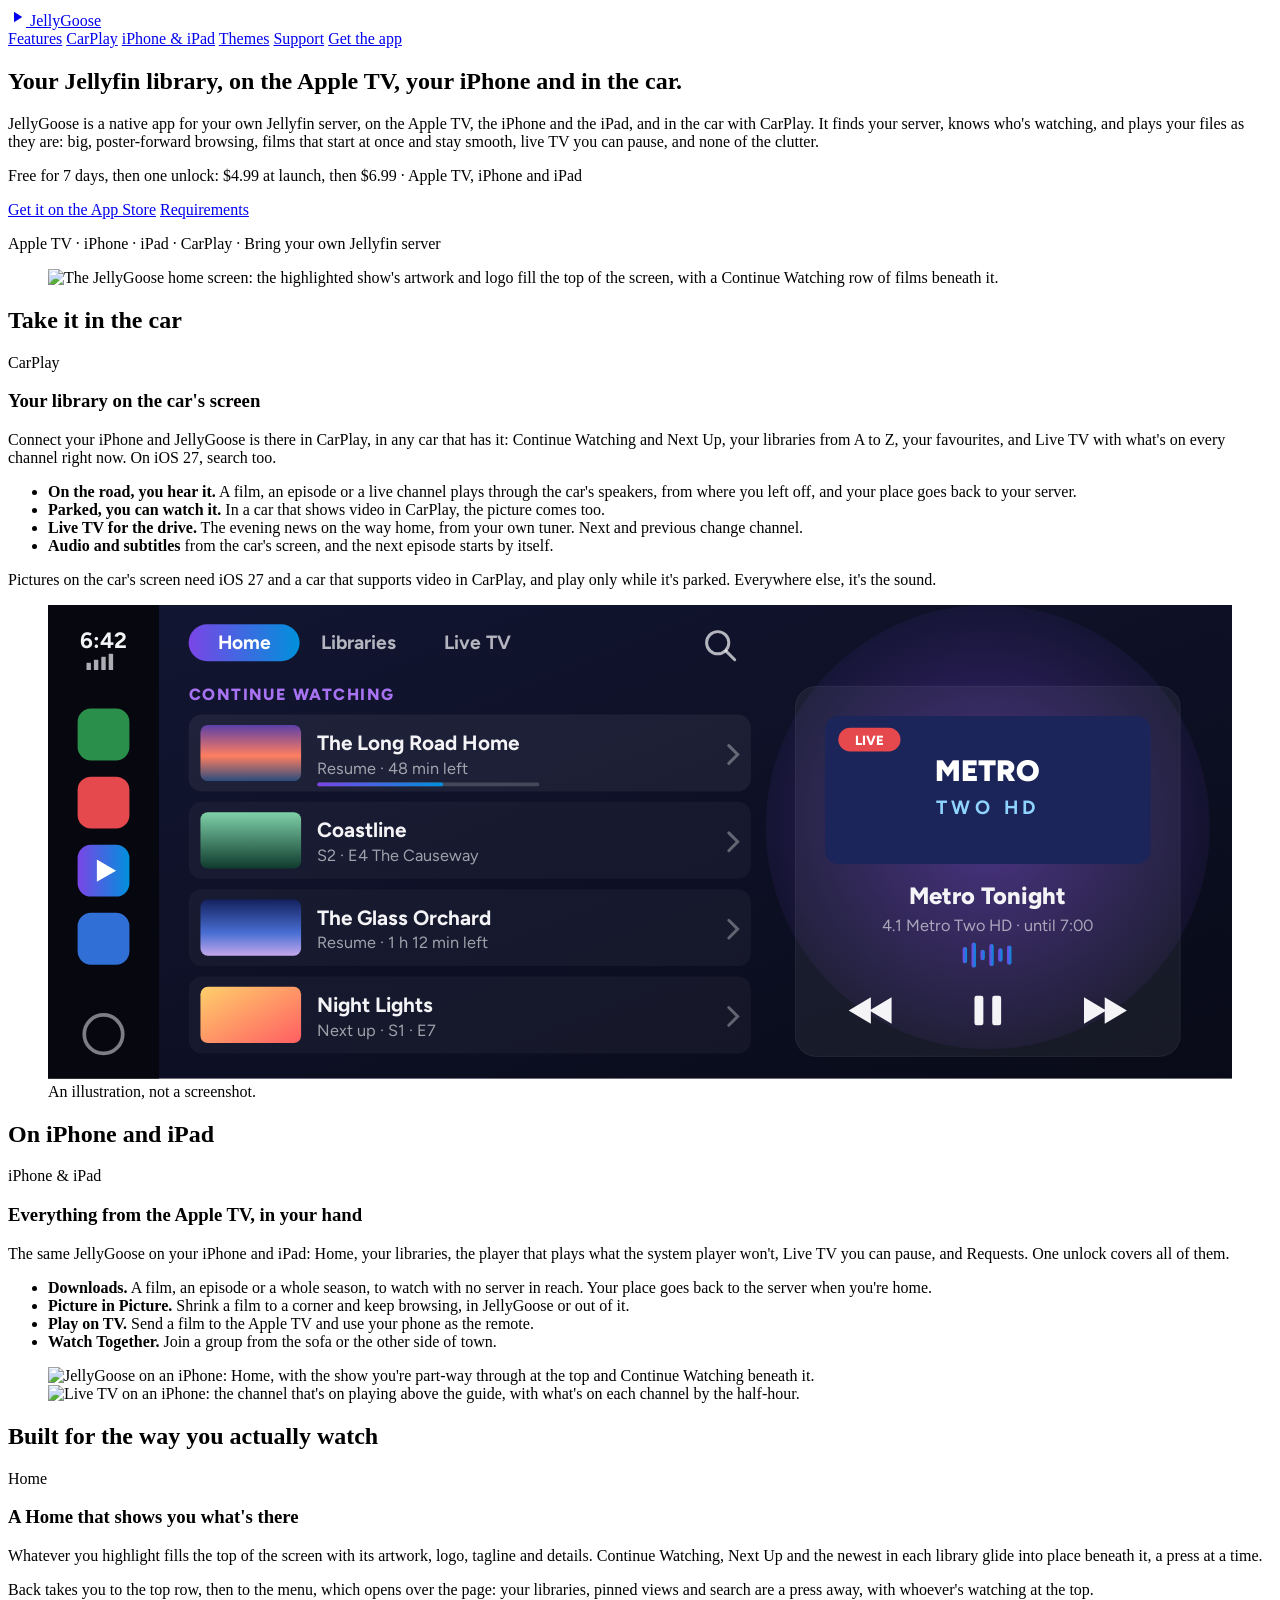
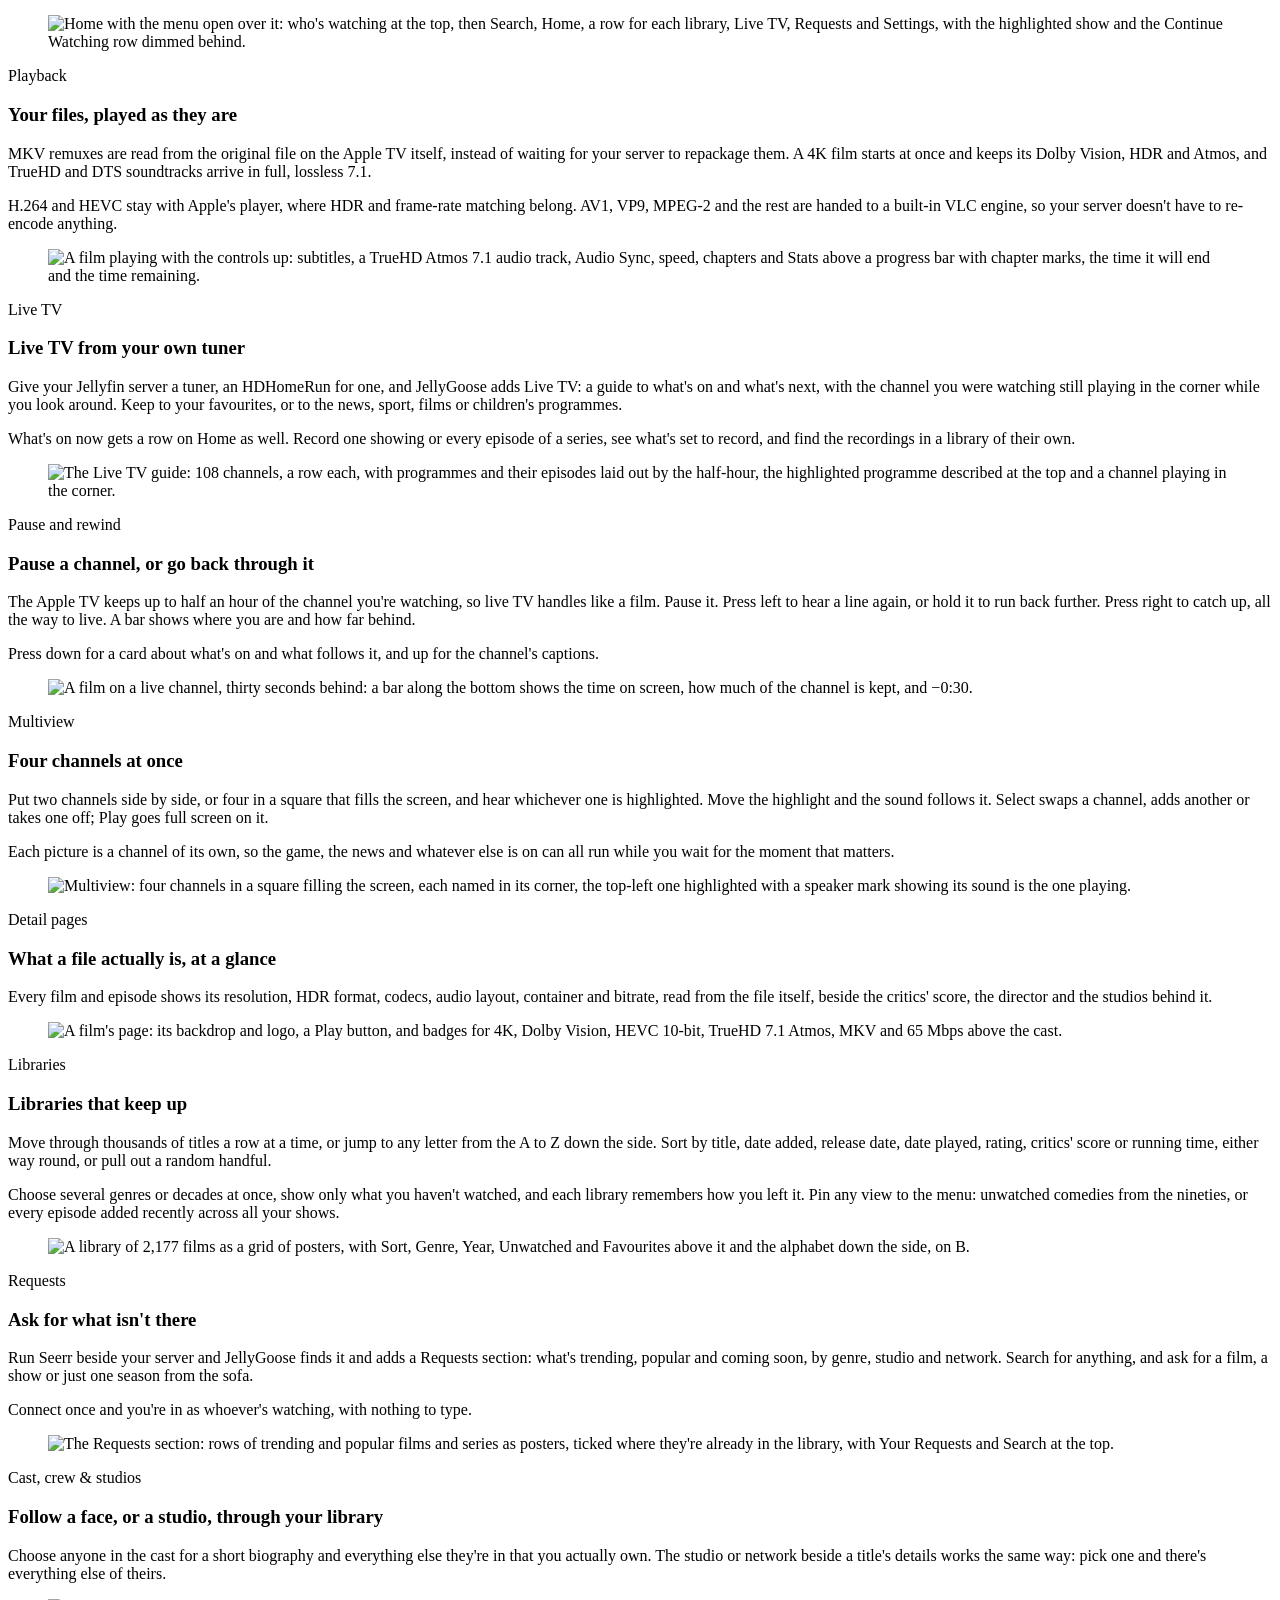
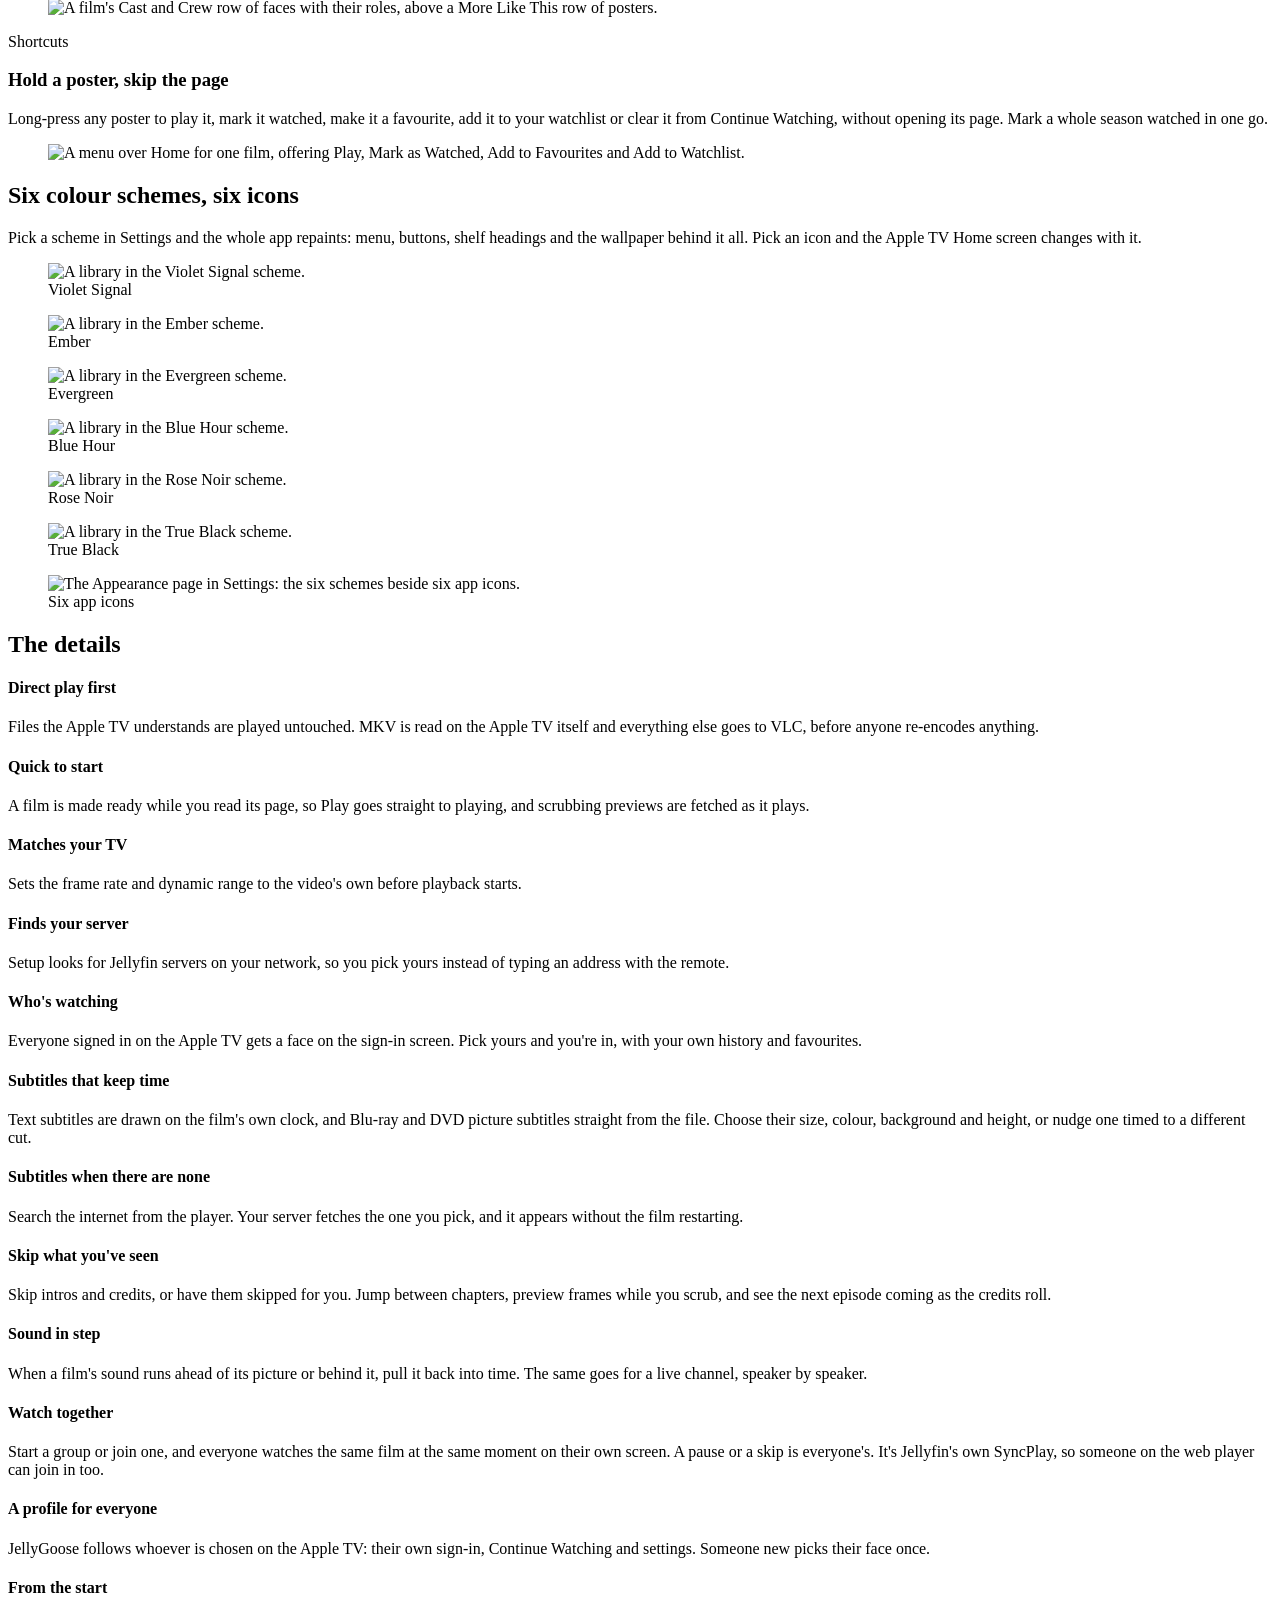
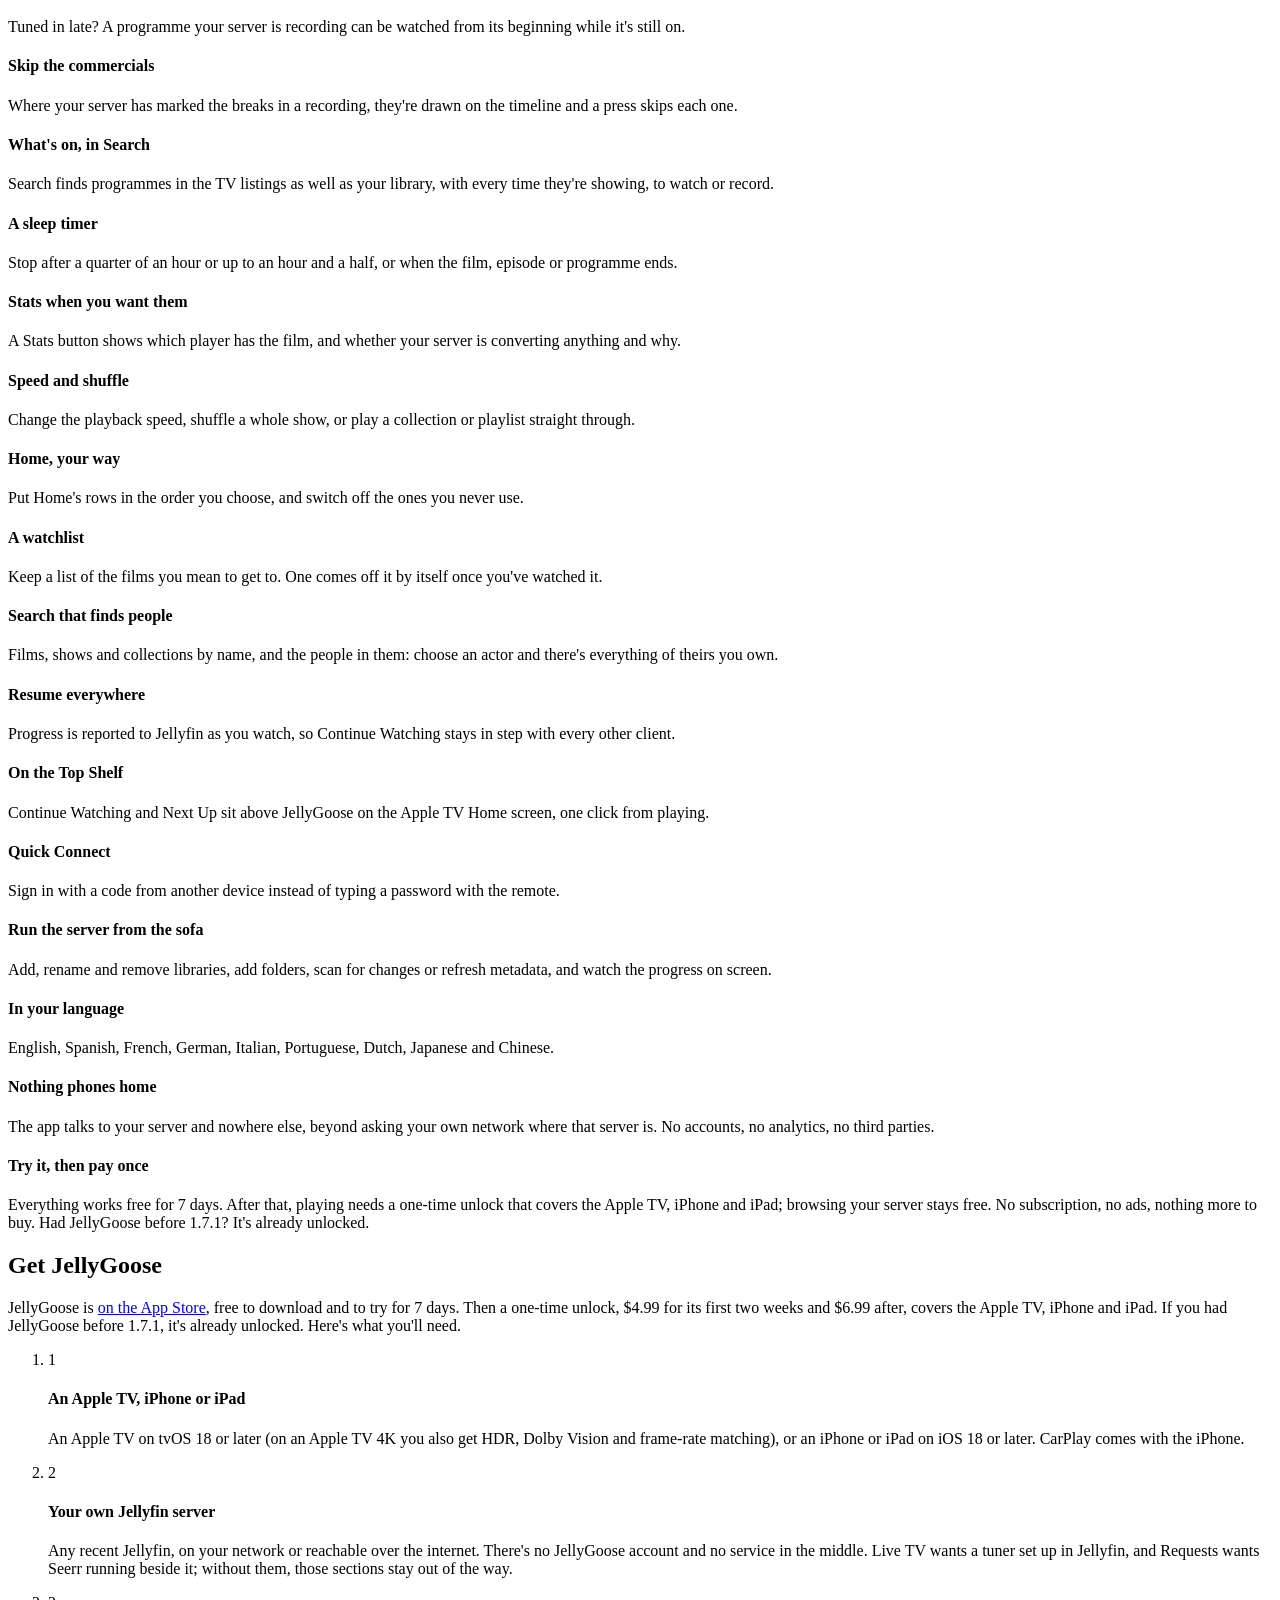
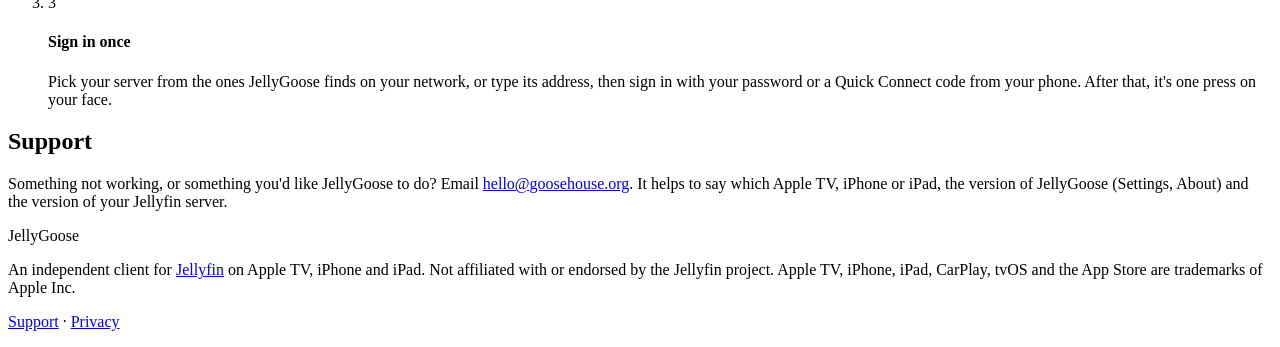
==== site/public/index.html @ a150c04d "JellyGoose 2.0.1: Jellyfin and Emby for Apple TV, iPhone, iPad and Mac" ====
<!DOCTYPE html>
<html lang="en">
<head>
<meta charset="utf-8">
<meta name="viewport" content="width=device-width, initial-scale=1">
<title>JellyGoose — a Jellyfin client for Apple TV, iPhone, iPad and CarPlay</title>
<meta name="description" content="JellyGoose is a native Jellyfin app for Apple TV, iPhone and iPad, and in the car with CarPlay: a Home that shows you what's there, MKV films played straight from the file with Dolby Vision intact, live TV you can pause and rewind, and six colour schemes.">
<meta property="og:title" content="JellyGoose">
<meta property="og:description" content="Your Jellyfin server on the Apple TV, your iPhone and iPad, and in the car with CarPlay.">
<meta property="og:type" content="website">
<meta property="og:url" content="https://jellygoose.app">
<meta property="og:image" content="https://jellygoose.app/img/hero-home.jpg">
<meta name="twitter:card" content="summary_large_image">
<link rel="icon" href="/favicon.svg" type="image/svg+xml">
<link rel="preconnect" href="https://fonts.googleapis.com">
<link rel="preconnect" href="https://fonts.gstatic.com" crossorigin>
<link href="https://fonts.googleapis.com/css2?family=Figtree:wght@400;500;600;700;800;900&display=swap" rel="stylesheet">
<link rel="stylesheet" href="/styles.css">
</head>
<body>

<div class="wallpaper" aria-hidden="true"></div>

<header class="topbar">
  <a class="brand" href="/">
    <span class="mark" aria-hidden="true"><svg viewBox="0 0 24 24" width="18" height="18"><path d="M8 5v14l11-7z" fill="currentColor"/></svg></span>
    <span class="wordmark"><span class="jelly">Jelly</span><span class="goose">Goose</span></span>
  </a>
  <nav>
    <a href="#features">Features</a>
    <a href="#carplay">CarPlay</a>
    <a href="#iphone">iPhone &amp; iPad</a>
    <a href="#themes">Themes</a>
    <a href="#support">Support</a>
    <a class="ghost" href="https://apps.apple.com/app/jellygoose/id6814667375">Get the app</a>
  </nav>
</header>

<main>

<section class="hero">
  <div class="hero-copy">
    <h1>Your Jellyfin library, on the Apple&nbsp;TV, your iPhone and in&nbsp;the&nbsp;car.</h1>
    <p class="lede">
      JellyGoose is a native app for your own Jellyfin server, on the Apple&nbsp;TV, the
      iPhone and the iPad, and in the car with CarPlay. It finds your server, knows
      who's watching, and plays your files as they are: big, poster-forward browsing,
      films that start at once and stay smooth, live TV you can pause, and none of the clutter.
    </p>
    <p class="badge">Free for 7 days, then one unlock: $4.99 at launch, then $6.99 · Apple&nbsp;TV, iPhone and iPad</p>
    <div class="cta">
      <a class="button" href="https://apps.apple.com/app/jellygoose/id6814667375">Get it on the App Store</a>
      <a class="button ghost" href="#get">Requirements</a>
    </div>
    <p class="fineprint">Apple TV · iPhone · iPad · CarPlay · Bring your own Jellyfin server</p>
  </div>
  <figure class="hero-shot">
    <img src="/img/hero-home.jpg" width="2000" height="1125" alt="The JellyGoose home screen: the highlighted show's artwork and logo fill the top of the screen, with a Continue Watching row of films beneath it." fetchpriority="high">
  </figure>
</section>

<section id="carplay" class="features">
  <h2 class="section-title">Take it in the car</h2>
  <div class="feature">
    <div class="feature-copy">
      <span class="eyebrow">CarPlay</span>
      <h3>Your library on the car's screen</h3>
      <p>
        Connect your iPhone and JellyGoose is there in CarPlay, in any car that has it:
        Continue Watching and Next Up, your libraries from A to Z, your favourites,
        and Live TV with what's on every channel right now. On iOS 27, search too.
      </p>
      <ul class="carplay-points">
        <li><strong>On the road, you hear it.</strong> A film, an episode or a live channel plays through the car's speakers, from where you left off, and your place goes back to your server.</li>
        <li><strong>Parked, you can watch it.</strong> In a car that shows video in CarPlay, the picture comes too.</li>
        <li><strong>Live TV for the drive.</strong> The evening news on the way home, from your own tuner. Next and previous change channel.</li>
        <li><strong>Audio and subtitles</strong> from the car's screen, and the next episode starts by itself.</li>
      </ul>
      <p class="note">Pictures on the car's screen need iOS 27 and a car that supports video in CarPlay, and play only while it's parked. Everywhere else, it's the sound.</p>
    </div>
    <figure class="carplay-art">
      <svg viewBox="0 0 1600 640" role="img" aria-label="An illustration of JellyGoose on a car's CarPlay screen: Continue Watching on the left, and a live channel playing as sound.">
        <defs>
          <linearGradient id="cpBg" x1="0" y1="0" x2="1" y2="1"><stop offset="0" stop-color="#121633"/><stop offset="1" stop-color="#090b18"/></linearGradient>
          <linearGradient id="cpAccent" x1="0" y1="0" x2="1" y2="0"><stop offset="0" stop-color="#7a45e6"/><stop offset="1" stop-color="#0090db"/></linearGradient>
          <linearGradient id="cpT1" x1="0" y1="0" x2="0" y2="1"><stop offset="0" stop-color="#5b3fa8"/><stop offset=".55" stop-color="#ff7e5f"/><stop offset="1" stop-color="#2b4c7e"/></linearGradient>
          <linearGradient id="cpT2" x1="0" y1="0" x2="0" y2="1"><stop offset="0" stop-color="#7fd1a8"/><stop offset="1" stop-color="#0f3b2e"/></linearGradient>
          <linearGradient id="cpT3" x1="0" y1="0" x2="0" y2="1"><stop offset="0" stop-color="#14215e"/><stop offset=".6" stop-color="#4a6fd4"/><stop offset="1" stop-color="#c4a8ec"/></linearGradient>
          <linearGradient id="cpT4" x1="0" y1="0" x2="1" y2="1"><stop offset="0" stop-color="#ffcf6b"/><stop offset="1" stop-color="#ff5e62"/></linearGradient>
          <radialGradient id="cpGlow" cx=".5" cy=".5" r=".6"><stop offset="0" stop-color="#7a45e6" stop-opacity=".45"/><stop offset="1" stop-color="#7a45e6" stop-opacity="0"/></radialGradient>
        </defs>
        <rect width="1600" height="640" fill="url(#cpBg)"/>
        <!-- The car's own strip down the side: clock, signal, a few apps. -->
        <rect width="150" height="640" fill="#06070f"/>
        <text x="75" y="58" fill="#f4f4f7" font-family="Figtree, sans-serif" font-size="30" font-weight="700" text-anchor="middle">6:42</text>
        <g fill="#f4f4f7" opacity=".7"><rect x="52" y="78" width="6" height="10" rx="1"/><rect x="62" y="74" width="6" height="14" rx="1"/><rect x="72" y="70" width="6" height="18" rx="1"/><rect x="82" y="66" width="6" height="22" rx="1"/></g>
        <rect x="40" y="140" width="70" height="70" rx="18" fill="#2a8f4a"/>
        <rect x="40" y="232" width="70" height="70" rx="18" fill="#e5484d"/>
        <rect x="40" y="324" width="70" height="70" rx="18" fill="url(#cpAccent)"/>
        <path d="M66 344 L66 374 L92 359 Z" fill="#fff"/>
        <rect x="40" y="416" width="70" height="70" rx="18" fill="#2f6fd6"/>
        <circle cx="75" cy="580" r="26" fill="none" stroke="#f4f4f7" stroke-opacity=".5" stroke-width="5"/>
        <!-- JellyGoose: tabs along the top. -->
        <g font-family="Figtree, sans-serif" font-weight="700" font-size="26">
          <rect x="190" y="26" width="150" height="50" rx="25" fill="url(#cpAccent)"/>
          <text x="265" y="60" fill="#fff" text-anchor="middle">Home</text>
          <text x="420" y="60" fill="#f4f4f7" fill-opacity=".72" text-anchor="middle">Libraries</text>
          <text x="580" y="60" fill="#f4f4f7" fill-opacity=".72" text-anchor="middle">Live TV</text>
          <circle cx="905" cy="51" r="15" fill="none" stroke="#f4f4f7" stroke-opacity=".72" stroke-width="4"/><line x1="916" y1="62" x2="928" y2="74" stroke="#f4f4f7" stroke-opacity=".72" stroke-width="4" stroke-linecap="round"/>
        </g>
        <text x="190" y="128" fill="#a873f2" font-family="Figtree, sans-serif" font-size="22" font-weight="800" letter-spacing="2">CONTINUE WATCHING</text>
        <g font-family="Figtree, sans-serif">
          <rect x="190" y="148" width="760" height="104" rx="18" fill="#ffffff" fill-opacity=".06"/>
          <rect x="206" y="162" width="136" height="76" rx="10" fill="url(#cpT1)"/>
          <text x="364" y="196" fill="#f4f4f7" font-size="28" font-weight="700">The Long Road Home</text>
          <text x="364" y="228" fill="#f4f4f7" fill-opacity=".62" font-size="22">Resume · 48 min left</text>
          <rect x="364" y="240" width="300" height="5" rx="2.5" fill="#fff" fill-opacity=".18"/><rect x="364" y="240" width="170" height="5" rx="2.5" fill="url(#cpAccent)"/>
          <rect x="190" y="266" width="760" height="104" rx="18" fill="#ffffff" fill-opacity=".04"/>
          <rect x="206" y="280" width="136" height="76" rx="10" fill="url(#cpT2)"/>
          <text x="364" y="314" fill="#f4f4f7" font-size="28" font-weight="700">Coastline</text>
          <text x="364" y="346" fill="#f4f4f7" fill-opacity=".62" font-size="22">S2 · E4 The Causeway</text>
          <rect x="190" y="384" width="760" height="104" rx="18" fill="#ffffff" fill-opacity=".04"/>
          <rect x="206" y="398" width="136" height="76" rx="10" fill="url(#cpT3)"/>
          <text x="364" y="432" fill="#f4f4f7" font-size="28" font-weight="700">The Glass Orchard</text>
          <text x="364" y="464" fill="#f4f4f7" fill-opacity=".62" font-size="22">Resume · 1 h 12 min left</text>
          <rect x="190" y="502" width="760" height="104" rx="18" fill="#ffffff" fill-opacity=".04"/>
          <rect x="206" y="516" width="136" height="76" rx="10" fill="url(#cpT4)"/>
          <text x="364" y="550" fill="#f4f4f7" font-size="28" font-weight="700">Night Lights</text>
          <text x="364" y="582" fill="#f4f4f7" fill-opacity=".62" font-size="22">Next up · S1 · E7</text>
          <g stroke="#f4f4f7" stroke-opacity=".35" stroke-width="4" fill="none" stroke-linecap="round"><path d="M920 190 l12 12 l-12 12"/><path d="M920 308 l12 12 l-12 12"/><path d="M920 426 l12 12 l-12 12"/><path d="M920 544 l12 12 l-12 12"/></g>
        </g>
        <!-- Now playing: a live channel, as sound, on the road. -->
        <circle cx="1270" cy="300" r="300" fill="url(#cpGlow)"/>
        <g font-family="Figtree, sans-serif">
          <rect x="1010" y="110" width="520" height="500" rx="28" fill="#ffffff" fill-opacity=".06" stroke="#ffffff" stroke-opacity=".1"/>
          <rect x="1050" y="150" width="440" height="200" rx="18" fill="#1c2559"/>
          <text x="1270" y="238" fill="#fff" font-size="40" font-weight="900" text-anchor="middle">METRO</text>
          <text x="1270" y="282" fill="#8fd3ff" font-size="26" font-weight="700" text-anchor="middle" letter-spacing="6">TWO HD</text>
          <rect x="1068" y="166" width="84" height="32" rx="16" fill="#e5484d"/><text x="1110" y="189" fill="#fff" font-size="18" font-weight="800" text-anchor="middle">LIVE</text>
          <text x="1270" y="404" fill="#f4f4f7" font-size="32" font-weight="800" text-anchor="middle">Metro Tonight</text>
          <text x="1270" y="440" fill="#f4f4f7" fill-opacity=".62" font-size="22" text-anchor="middle">4.1 Metro Two HD · until 7:00</text>
          <g fill="url(#cpAccent)"><rect x="1236" y="462" width="6" height="22" rx="3"/><rect x="1248" y="456" width="6" height="34" rx="3"/><rect x="1260" y="466" width="6" height="14" rx="3"/><rect x="1272" y="458" width="6" height="30" rx="3"/><rect x="1284" y="464" width="6" height="18" rx="3"/><rect x="1296" y="460" width="6" height="26" rx="3"/></g>
          <g fill="#f4f4f7"><path d="M1082 548 l30 -18 v36 z M1110 548 l30 -18 v36 z"/><rect x="1252" y="528" width="12" height="40" rx="3"/><rect x="1276" y="528" width="12" height="40" rx="3"/><path d="M1458 548 l-30 -18 v36 z M1430 548 l-30 -18 v36 z"/></g>
        </g>
      </svg>
      <figcaption>An illustration, not a screenshot.</figcaption>
    </figure>
  </div>
</section>

<section id="iphone" class="features">
  <h2 class="section-title">On iPhone and iPad</h2>
  <div class="feature reverse">
    <div class="feature-copy">
      <span class="eyebrow">iPhone &amp; iPad</span>
      <h3>Everything from the Apple&nbsp;TV, in your hand</h3>
      <p>
        The same JellyGoose on your iPhone and iPad: Home, your libraries, the player
        that plays what the system player won't, Live TV you can pause, and Requests.
        One unlock covers all of them.
      </p>
      <ul class="carplay-points">
        <li><strong>Downloads.</strong> A film, an episode or a whole season, to watch with no server in reach. Your place goes back to the server when you're home.</li>
        <li><strong>Picture in Picture.</strong> Shrink a film to a corner and keep browsing, in JellyGoose or out of it.</li>
        <li><strong>Play on TV.</strong> Send a film to the Apple&nbsp;TV and use your phone as the remote.</li>
        <li><strong>Watch Together.</strong> Join a group from the sofa or the other side of town.</li>
      </ul>
    </div>
    <figure class="phones">
      <img src="/img/iphone-home.jpg" width="600" height="1304" loading="lazy" alt="JellyGoose on an iPhone: Home, with the show you're part-way through at the top and Continue Watching beneath it.">
      <img src="/img/iphone-livetv.jpg" width="600" height="1304" loading="lazy" alt="Live TV on an iPhone: the channel that's on playing above the guide, with what's on each channel by the half-hour.">
    </figure>
  </div>
</section>

<section id="features" class="features">
  <h2 class="section-title">Built for the way you actually watch</h2>

  <div class="feature">
    <div class="feature-copy">
      <span class="eyebrow">Home</span>
      <h3>A Home that shows you what's there</h3>
      <p>
        Whatever you highlight fills the top of the screen with its artwork, logo,
        tagline and details. Continue Watching, Next Up and the newest in each
        library glide into place beneath it, a press at a time.
      </p>
      <p>
        Back takes you to the top row, then to the menu, which opens over the
        page: your libraries, pinned views and search are a press away, with
        whoever's watching at the top.
      </p>
    </div>
    <figure><img src="/img/home-menu.jpg" width="1600" height="900" loading="lazy" alt="Home with the menu open over it: who's watching at the top, then Search, Home, a row for each library, Live TV, Requests and Settings, with the highlighted show and the Continue Watching row dimmed behind."></figure>
  </div>

  <div class="feature reverse">
    <div class="feature-copy">
      <span class="eyebrow">Playback</span>
      <h3>Your files, played as they are</h3>
      <p>
        MKV remuxes are read from the original file on the Apple&nbsp;TV itself,
        instead of waiting for your server to repackage them. A 4K film starts at
        once and keeps its Dolby Vision, HDR and Atmos, and TrueHD and DTS
        soundtracks arrive in full, lossless 7.1.
      </p>
      <p>
        H.264 and HEVC stay with Apple's player, where HDR and frame-rate matching
        belong. AV1, VP9, MPEG-2 and the rest are handed to a built-in VLC engine,
        so your server doesn't have to re-encode anything.
      </p>
    </div>
    <figure><img src="/img/player.jpg" width="1600" height="900" loading="lazy" alt="A film playing with the controls up: subtitles, a TrueHD Atmos 7.1 audio track, Audio Sync, speed, chapters and Stats above a progress bar with chapter marks, the time it will end and the time remaining."></figure>
  </div>

  <div class="feature">
    <div class="feature-copy">
      <span class="eyebrow">Live TV</span>
      <h3>Live TV from your own tuner</h3>
      <p>
        Give your Jellyfin server a tuner, an HDHomeRun for one, and JellyGoose
        adds Live TV: a guide to what's on and what's next, with the channel you
        were watching still playing in the corner while you look around. Keep to
        your favourites, or to the news, sport, films or children's programmes.
      </p>
      <p>
        What's on now gets a row on Home as well. Record one showing or every
        episode of a series, see what's set to record, and find the recordings
        in a library of their own.
      </p>
    </div>
    <figure><img src="/img/livetv.jpg" width="1600" height="900" loading="lazy" alt="The Live TV guide: 108 channels, a row each, with programmes and their episodes laid out by the half-hour, the highlighted programme described at the top and a channel playing in the corner."></figure>
  </div>

  <div class="feature reverse">
    <div class="feature-copy">
      <span class="eyebrow">Pause and rewind</span>
      <h3>Pause a channel, or go back through it</h3>
      <p>
        The Apple&nbsp;TV keeps up to half an hour of the channel you're watching,
        so live TV handles like a film. Pause it. Press left to hear a line
        again, or hold it to run back further. Press right to catch up, all the
        way to live. A bar shows where you are and how far behind.
      </p>
      <p>
        Press down for a card about what's on and what follows it, and up for
        the channel's captions.
      </p>
    </div>
    <figure><img src="/img/livetv-rewind.jpg" width="1600" height="708" loading="lazy" alt="A film on a live channel, thirty seconds behind: a bar along the bottom shows the time on screen, how much of the channel is kept, and −0:30."></figure>
  </div>

  <div class="feature">
    <div class="feature-copy">
      <span class="eyebrow">Multiview</span>
      <h3>Four channels at once</h3>
      <p>
        Put two channels side by side, or four in a square that fills the
        screen, and hear whichever one is highlighted. Move the highlight and
        the sound follows it. Select swaps a channel, adds another or takes one
        off; Play goes full screen on it.
      </p>
      <p>
        Each picture is a channel of its own, so the game, the news and
        whatever else is on can all run while you wait for the moment that
        matters.
      </p>
    </div>
    <figure><img src="/img/multiview.jpg" width="1600" height="900" loading="lazy" alt="Multiview: four channels in a square filling the screen, each named in its corner, the top-left one highlighted with a speaker mark showing its sound is the one playing."></figure>
  </div>

  <div class="feature reverse">
    <div class="feature-copy">
      <span class="eyebrow">Detail pages</span>
      <h3>What a file actually is, at a glance</h3>
      <p>
        Every film and episode shows its resolution, HDR format, codecs, audio
        layout, container and bitrate, read from the file itself, beside the
        critics' score, the director and the studios behind it.
      </p>
    </div>
    <figure><img src="/img/detail.jpg" width="1600" height="900" loading="lazy" alt="A film's page: its backdrop and logo, a Play button, and badges for 4K, Dolby Vision, HEVC 10-bit, TrueHD 7.1 Atmos, MKV and 65 Mbps above the cast."></figure>
  </div>

  <div class="feature">
    <div class="feature-copy">
      <span class="eyebrow">Libraries</span>
      <h3>Libraries that keep up</h3>
      <p>
        Move through thousands of titles a row at a time, or jump to any letter
        from the A to Z down the side. Sort by title, date added, release date,
        date played, rating, critics' score or running time, either way round, or
        pull out a random handful.
      </p>
      <p>
        Choose several genres or decades at once, show only what you haven't
        watched, and each library remembers how you left it. Pin any view to the
        menu: unwatched comedies from the nineties, or every episode added
        recently across all your shows.
      </p>
    </div>
    <figure><img src="/img/library.jpg" width="1600" height="900" loading="lazy" alt="A library of 2,177 films as a grid of posters, with Sort, Genre, Year, Unwatched and Favourites above it and the alphabet down the side, on B."></figure>
  </div>

  <div class="feature reverse">
    <div class="feature-copy">
      <span class="eyebrow">Requests</span>
      <h3>Ask for what isn't there</h3>
      <p>
        Run Seerr beside your server and JellyGoose finds it and adds a Requests
        section: what's trending, popular and coming soon, by genre, studio and
        network. Search for anything, and ask for a film, a show or just one
        season from the sofa.
      </p>
      <p>
        Connect once and you're in as whoever's watching, with nothing to type.
      </p>
    </div>
    <figure><img src="/img/requests.jpg" width="1600" height="900" loading="lazy" alt="The Requests section: rows of trending and popular films and series as posters, ticked where they're already in the library, with Your Requests and Search at the top."></figure>
  </div>

  <div class="feature">
    <div class="feature-copy">
      <span class="eyebrow">Cast, crew &amp; studios</span>
      <h3>Follow a face, or a studio, through your library</h3>
      <p>
        Choose anyone in the cast for a short biography and everything else
        they're in that you actually own. The studio or network beside a title's
        details works the same way: pick one and there's everything else of theirs.
      </p>
    </div>
    <figure><img src="/img/person.jpg" width="1600" height="900" loading="lazy" alt="A film's Cast and Crew row of faces with their roles, above a More Like This row of posters."></figure>
  </div>

  <div class="feature reverse">
    <div class="feature-copy">
      <span class="eyebrow">Shortcuts</span>
      <h3>Hold a poster, skip the page</h3>
      <p>
        Long-press any poster to play it, mark it watched, make it a favourite,
        add it to your watchlist or clear it from Continue Watching, without
        opening its page. Mark a whole season watched in one go.
      </p>
    </div>
    <figure><img src="/img/longpress.jpg" width="1600" height="900" loading="lazy" alt="A menu over Home for one film, offering Play, Mark as Watched, Add to Favourites and Add to Watchlist."></figure>
  </div>
</section>

<section id="themes" class="themes">
  <h2 class="section-title">Six colour schemes, six icons</h2>
  <p class="section-lede">
    Pick a scheme in Settings and the whole app repaints: menu, buttons, shelf
    headings and the wallpaper behind it all. Pick an icon and the Apple&nbsp;TV
    Home screen changes with it.
  </p>
  <div class="theme-grid">
    <figure><img src="/img/theme-violet.jpg" width="1100" height="618" loading="lazy" alt="A library in the Violet Signal scheme."><figcaption>Violet Signal</figcaption></figure>
    <figure><img src="/img/theme-ember.jpg" width="1100" height="618" loading="lazy" alt="A library in the Ember scheme."><figcaption>Ember</figcaption></figure>
    <figure><img src="/img/theme-evergreen.jpg" width="1100" height="618" loading="lazy" alt="A library in the Evergreen scheme."><figcaption>Evergreen</figcaption></figure>
    <figure><img src="/img/theme-blue.jpg" width="1100" height="618" loading="lazy" alt="A library in the Blue Hour scheme."><figcaption>Blue Hour</figcaption></figure>
    <figure><img src="/img/theme-rose.jpg" width="1100" height="618" loading="lazy" alt="A library in the Rose Noir scheme."><figcaption>Rose Noir</figcaption></figure>
    <figure><img src="/img/theme-black.jpg" width="1100" height="618" loading="lazy" alt="A library in the True Black scheme."><figcaption>True Black</figcaption></figure>
    <figure><img src="/img/appearance.jpg" width="1100" height="618" loading="lazy" alt="The Appearance page in Settings: the six schemes beside six app icons."><figcaption>Six app icons</figcaption></figure>
  </div>
</section>

<section class="specs">
  <h2 class="section-title">The details</h2>
  <div class="spec-grid">
    <div><h4>Direct play first</h4><p>Files the Apple TV understands are played untouched. MKV is read on the Apple TV itself and everything else goes to VLC, before anyone re-encodes anything.</p></div>
    <div><h4>Quick to start</h4><p>A film is made ready while you read its page, so Play goes straight to playing, and scrubbing previews are fetched as it plays.</p></div>
    <div><h4>Matches your TV</h4><p>Sets the frame rate and dynamic range to the video's own before playback starts.</p></div>
    <div><h4>Finds your server</h4><p>Setup looks for Jellyfin servers on your network, so you pick yours instead of typing an address with the remote.</p></div>
    <div><h4>Who's watching</h4><p>Everyone signed in on the Apple TV gets a face on the sign-in screen. Pick yours and you're in, with your own history and favourites.</p></div>
    <div><h4>Subtitles that keep time</h4><p>Text subtitles are drawn on the film's own clock, and Blu-ray and DVD picture subtitles straight from the file. Choose their size, colour, background and height, or nudge one timed to a different cut.</p></div>
    <div><h4>Subtitles when there are none</h4><p>Search the internet from the player. Your server fetches the one you pick, and it appears without the film restarting.</p></div>
    <div><h4>Skip what you've seen</h4><p>Skip intros and credits, or have them skipped for you. Jump between chapters, preview frames while you scrub, and see the next episode coming as the credits roll.</p></div>
    <div><h4>Sound in step</h4><p>When a film's sound runs ahead of its picture or behind it, pull it back into time. The same goes for a live channel, speaker by speaker.</p></div>
    <div><h4>Watch together</h4><p>Start a group or join one, and everyone watches the same film at the same moment on their own screen. A pause or a skip is everyone's. It's Jellyfin's own SyncPlay, so someone on the web player can join in too.</p></div>
    <div><h4>A profile for everyone</h4><p>JellyGoose follows whoever is chosen on the Apple&nbsp;TV: their own sign-in, Continue Watching and settings. Someone new picks their face once.</p></div>
    <div><h4>From the start</h4><p>Tuned in late? A programme your server is recording can be watched from its beginning while it's still on.</p></div>
    <div><h4>Skip the commercials</h4><p>Where your server has marked the breaks in a recording, they're drawn on the timeline and a press skips each one.</p></div>
    <div><h4>What's on, in Search</h4><p>Search finds programmes in the TV listings as well as your library, with every time they're showing, to watch or record.</p></div>
    <div><h4>A sleep timer</h4><p>Stop after a quarter of an hour or up to an hour and a half, or when the film, episode or programme ends.</p></div>
    <div><h4>Stats when you want them</h4><p>A Stats button shows which player has the film, and whether your server is converting anything and why.</p></div>
    <div><h4>Speed and shuffle</h4><p>Change the playback speed, shuffle a whole show, or play a collection or playlist straight through.</p></div>
    <div><h4>Home, your way</h4><p>Put Home's rows in the order you choose, and switch off the ones you never use.</p></div>
    <div><h4>A watchlist</h4><p>Keep a list of the films you mean to get to. One comes off it by itself once you've watched it.</p></div>
    <div><h4>Search that finds people</h4><p>Films, shows and collections by name, and the people in them: choose an actor and there's everything of theirs you own.</p></div>
    <div><h4>Resume everywhere</h4><p>Progress is reported to Jellyfin as you watch, so Continue Watching stays in step with every other client.</p></div>
    <div><h4>On the Top Shelf</h4><p>Continue Watching and Next Up sit above JellyGoose on the Apple TV Home screen, one click from playing.</p></div>
    <div><h4>Quick Connect</h4><p>Sign in with a code from another device instead of typing a password with the remote.</p></div>
    <div><h4>Run the server from the sofa</h4><p>Add, rename and remove libraries, add folders, scan for changes or refresh metadata, and watch the progress on screen.</p></div>
    <div><h4>In your language</h4><p>English, Spanish, French, German, Italian, Portuguese, Dutch, Japanese and Chinese.</p></div>
    <div><h4>Nothing phones home</h4><p>The app talks to your server and nowhere else, beyond asking your own network where that server is. No accounts, no analytics, no third parties.</p></div>
    <div><h4>Try it, then pay once</h4><p>Everything works free for 7 days. After that, playing needs a one-time unlock that covers the Apple&nbsp;TV, iPhone and iPad; browsing your server stays free. No subscription, no ads, nothing more to buy. Had JellyGoose before 1.7.1? It's already unlocked.</p></div>
  </div>
</section>

<section id="get" class="coming">
  <h2 class="section-title">Get JellyGoose</h2>
  <p class="section-lede">
    JellyGoose is <a href="https://apps.apple.com/app/jellygoose/id6814667375">on the App Store</a>, free to download and to try for 7 days. Then a one-time unlock, $4.99 for its first two weeks and $6.99 after, covers the Apple&nbsp;TV, iPhone and iPad. If you had JellyGoose before 1.7.1, it's already unlocked. Here's what you'll need.
  </p>
  <ol class="steps">
    <li><span class="step-n">1</span><div><h4>An Apple TV, iPhone or iPad</h4><p>An Apple&nbsp;TV on tvOS 18 or later (on an Apple&nbsp;TV 4K you also get HDR, Dolby Vision and frame-rate matching), or an iPhone or iPad on iOS 18 or later. CarPlay comes with the iPhone.</p></div></li>
    <li><span class="step-n">2</span><div><h4>Your own Jellyfin server</h4><p>Any recent Jellyfin, on your network or reachable over the internet. There's no JellyGoose account and no service in the middle. Live TV wants a tuner set up in Jellyfin, and Requests wants Seerr running beside it; without them, those sections stay out of the way.</p></div></li>
    <li><span class="step-n">3</span><div><h4>Sign in once</h4><p>Pick your server from the ones JellyGoose finds on your network, or type its address, then sign in with your password or a Quick Connect code from your phone. After that, it's one press on your face.</p></div></li>
  </ol>
</section>

<section id="support" class="coming">
  <h2 class="section-title">Support</h2>
  <p class="section-lede">
    Something not working, or something you'd like JellyGoose to do? Email
    <a href="mailto:hello@goosehouse.org">hello@goosehouse.org</a>. It helps to say which
    Apple TV, iPhone or iPad, the version of JellyGoose (Settings, About) and the version of your Jellyfin server.
  </p>
</section>

</main>

<footer>
  <div class="footer-inner">
    <span class="wordmark small"><span class="jelly">Jelly</span><span class="goose">Goose</span></span>
    <p>
      An independent client for <a href="https://jellyfin.org">Jellyfin</a> on Apple&nbsp;TV, iPhone and iPad.
      Not affiliated with or endorsed by the Jellyfin project. Apple TV, iPhone, iPad, CarPlay,
      tvOS and the App Store are trademarks of Apple Inc.
    </p>
    <p class="links"><a href="#support">Support</a> · <a href="/privacy">Privacy</a></p>
  </div>
</footer>

</body>
</html>
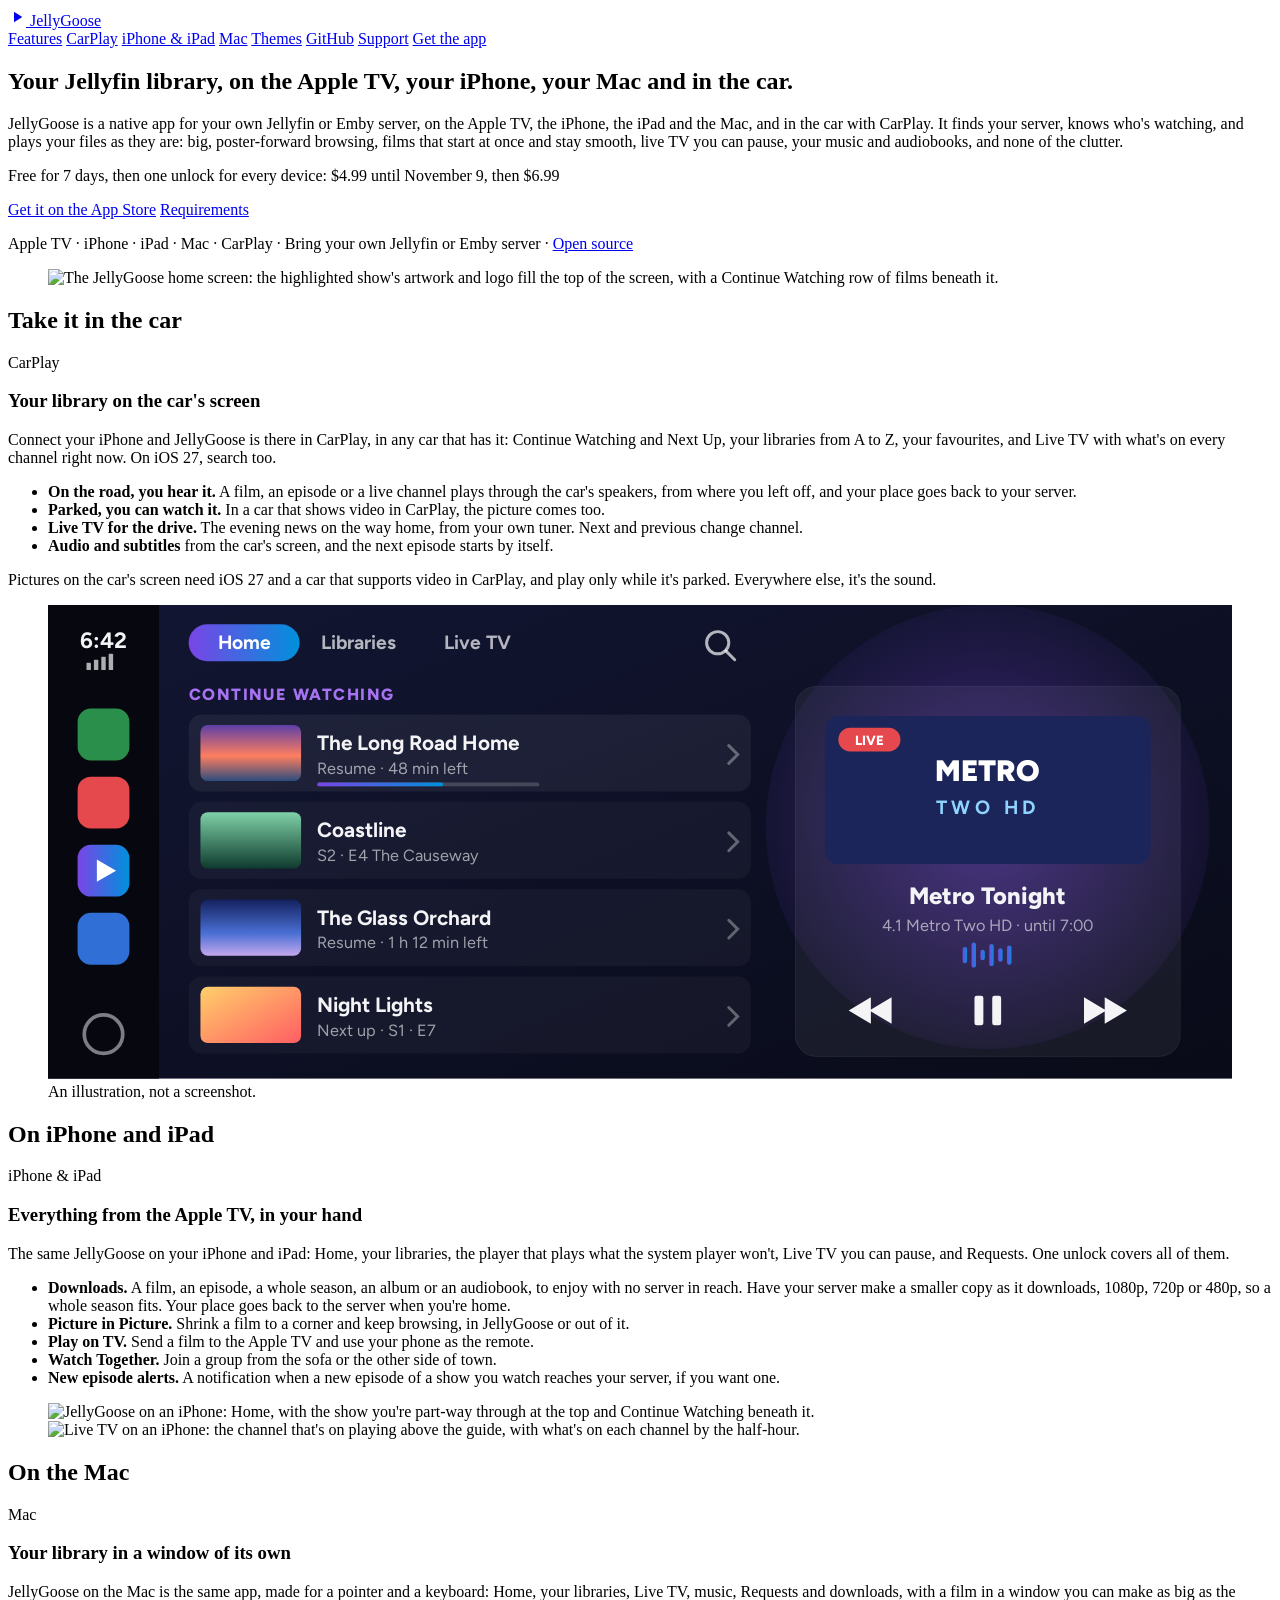
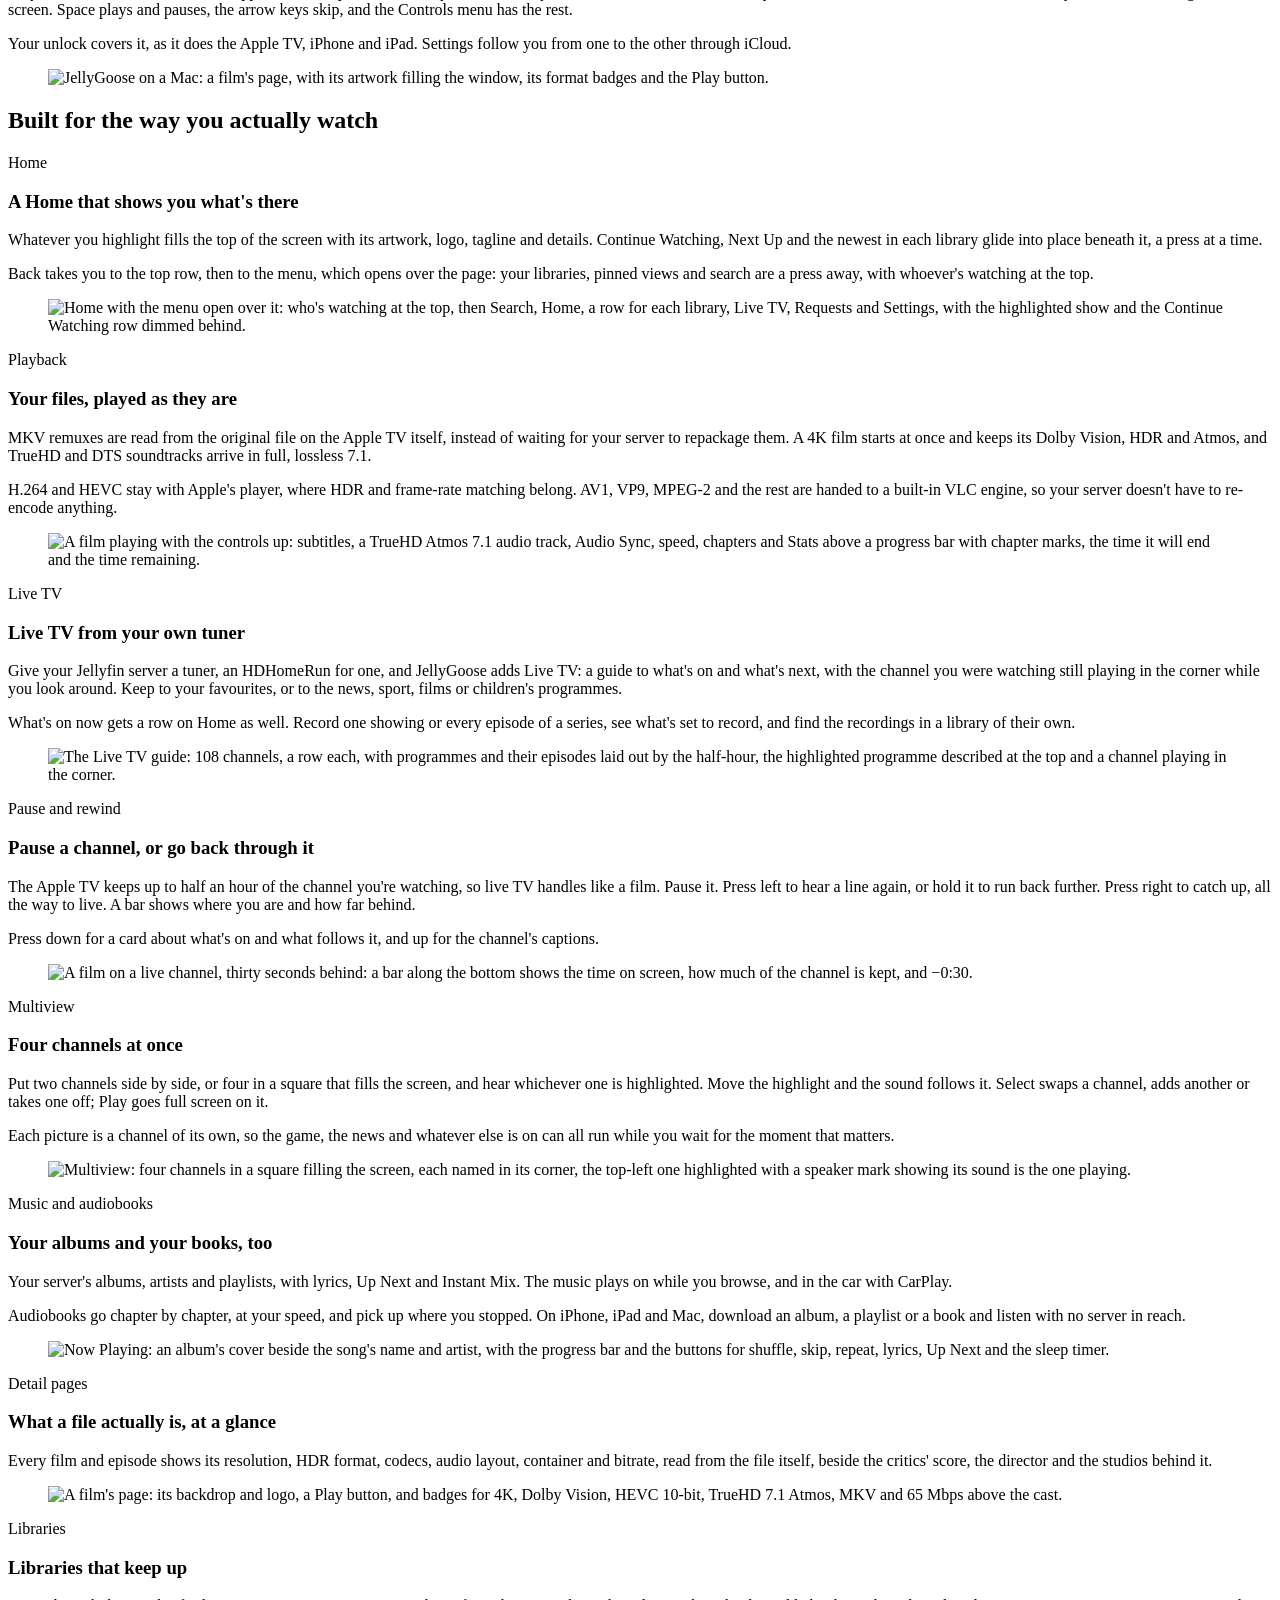
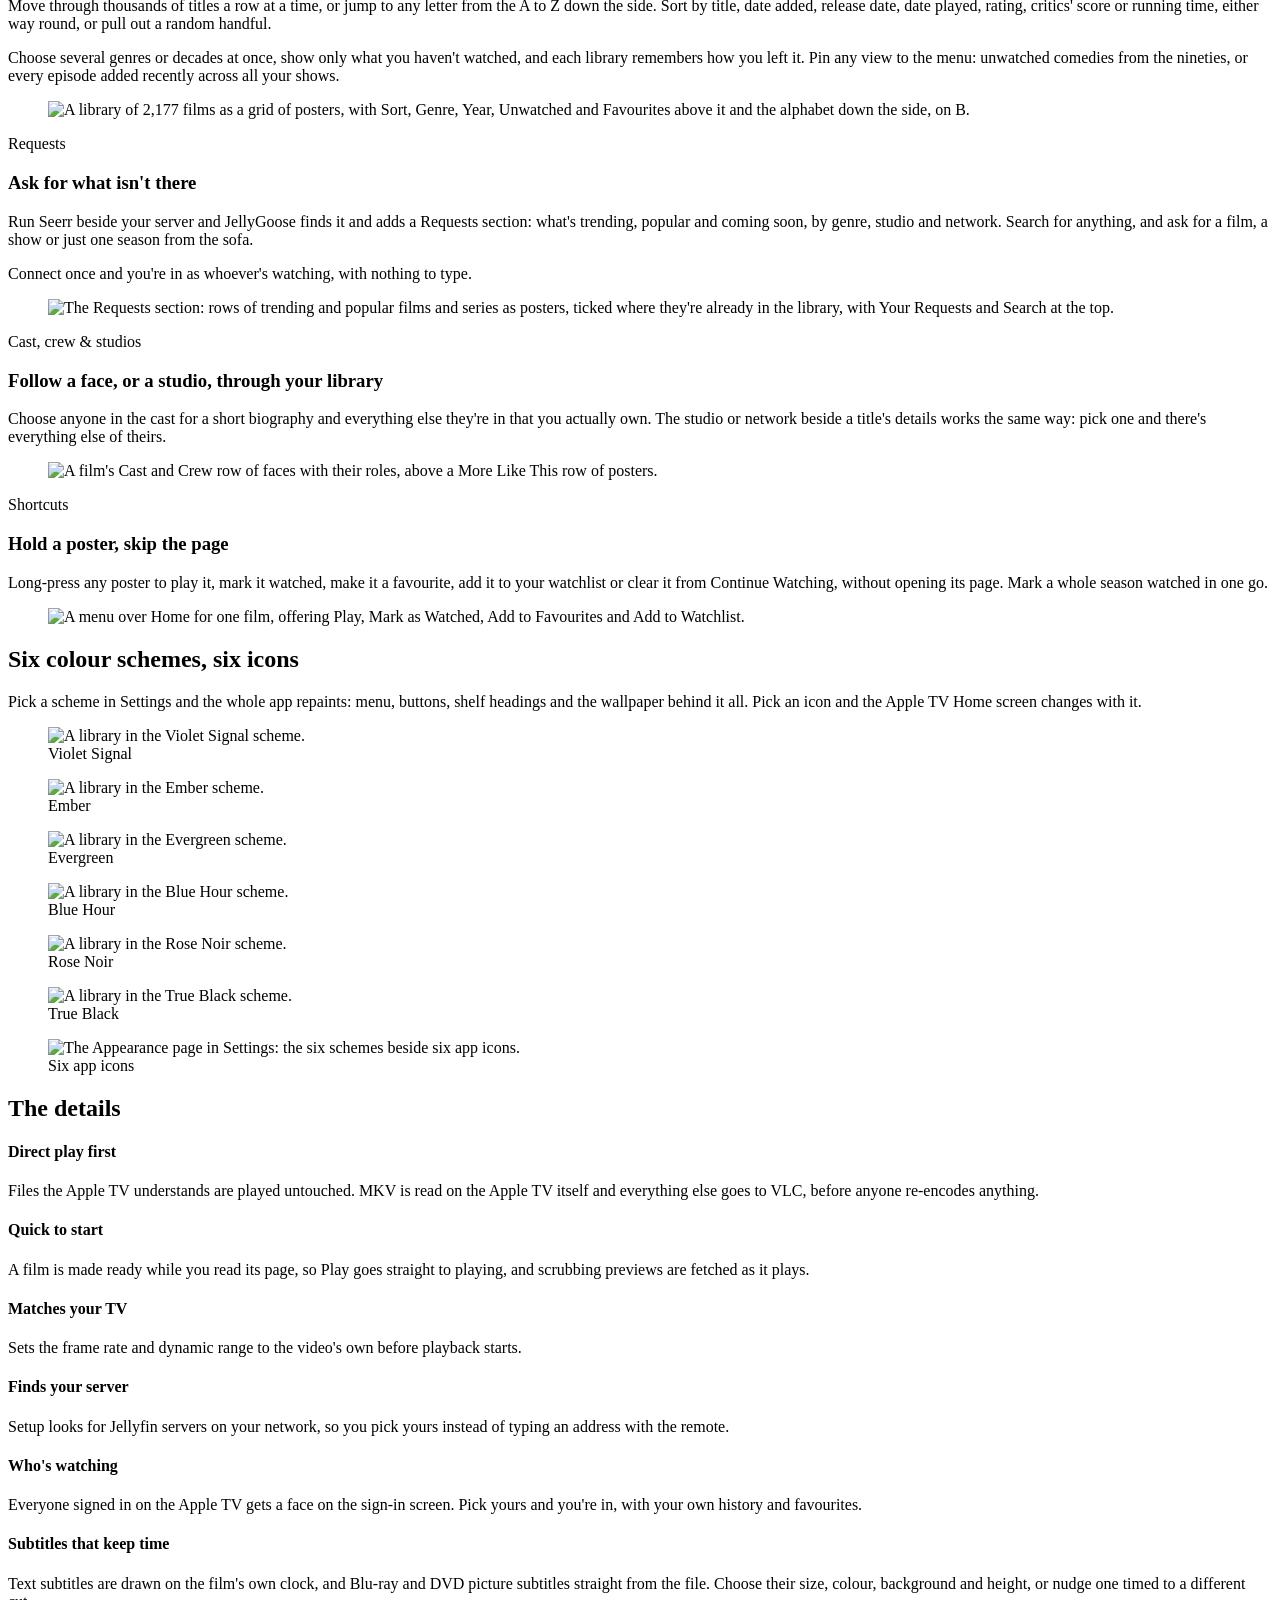
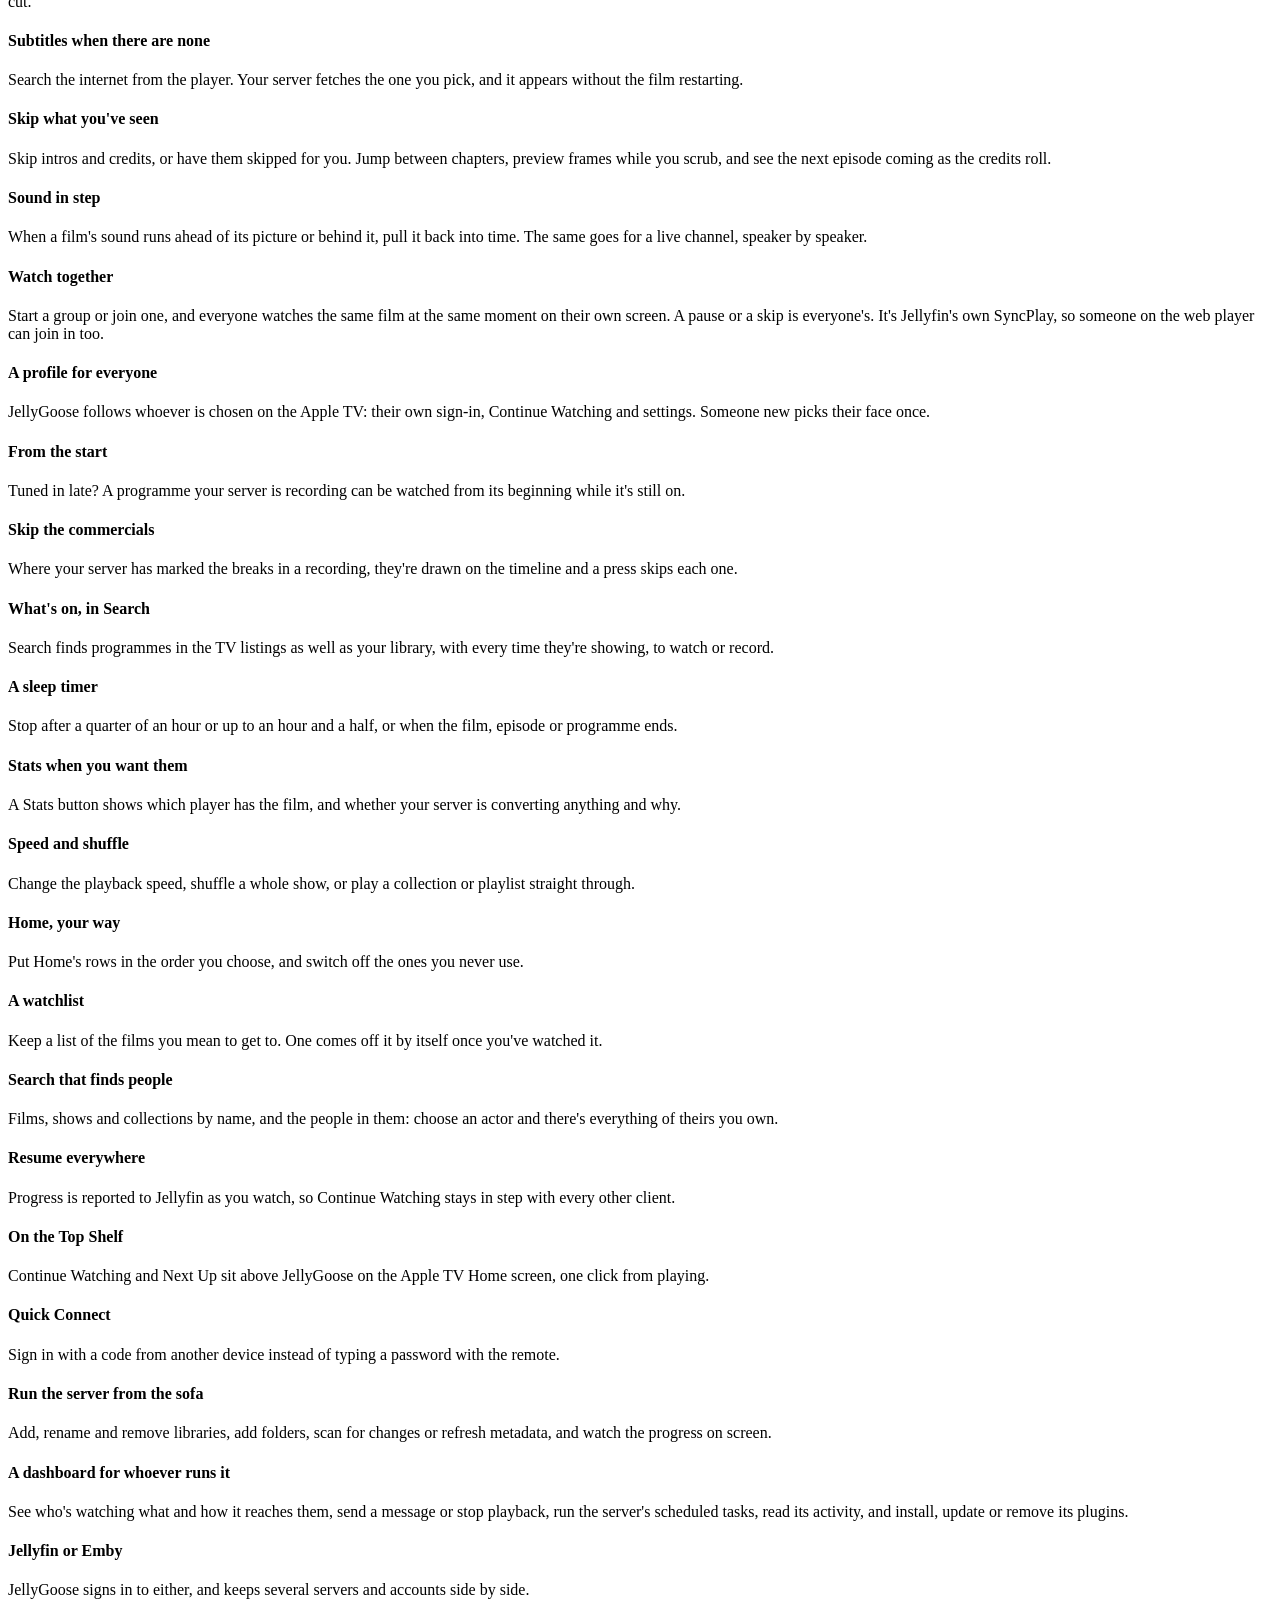
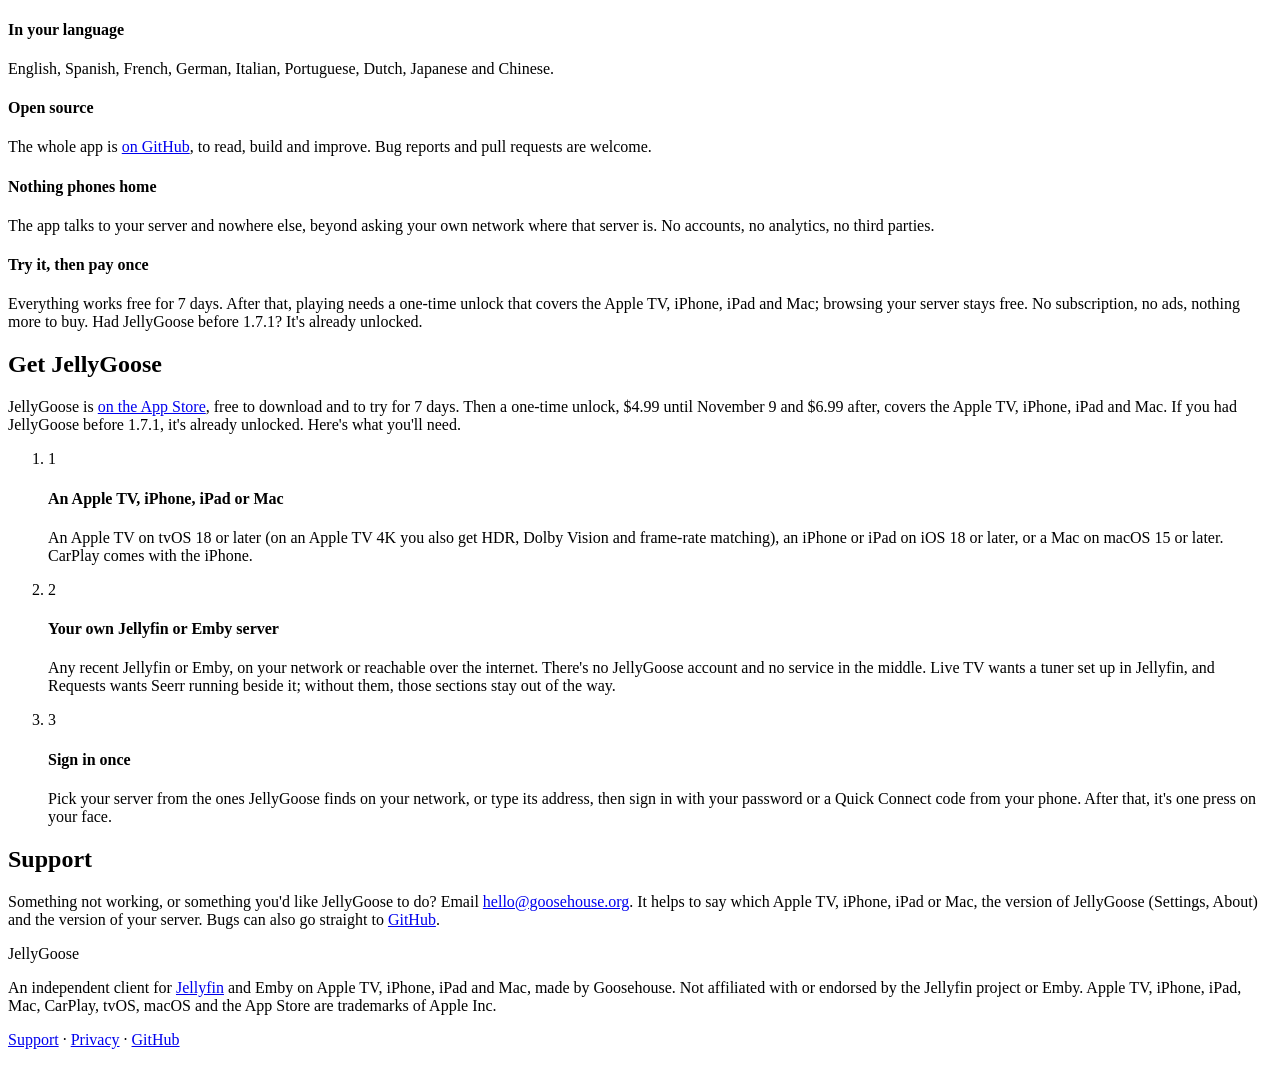
==== commit ea3caee5: "Website: the Mac, Emby, music and audiobooks, open source jellygoose.app gains an On the Mac section" ====
--- a/site/public/index.html
+++ b/site/public/index.html
@@ -3,10 +3,10 @@
 <head>
 <meta charset="utf-8">
 <meta name="viewport" content="width=device-width, initial-scale=1">
-<title>JellyGoose — a Jellyfin client for Apple TV, iPhone, iPad and CarPlay</title>
-<meta name="description" content="JellyGoose is a native Jellyfin app for Apple TV, iPhone and iPad, and in the car with CarPlay: a Home that shows you what's there, MKV films played straight from the file with Dolby Vision intact, live TV you can pause and rewind, and six colour schemes.">
+<title>JellyGoose — a Jellyfin and Emby client for Apple TV, iPhone, iPad, Mac and CarPlay</title>
+<meta name="description" content="JellyGoose is a native Jellyfin and Emby app for Apple TV, iPhone, iPad and Mac, and in the car with CarPlay: a Home that shows you what's there, MKV films played straight from the file with Dolby Vision intact, live TV you can pause and rewind, music and audiobooks, and six colour schemes. Open source.">
 <meta property="og:title" content="JellyGoose">
-<meta property="og:description" content="Your Jellyfin server on the Apple TV, your iPhone and iPad, and in the car with CarPlay.">
+<meta property="og:description" content="Your Jellyfin or Emby server on the Apple TV, your iPhone, iPad and Mac, and in the car with CarPlay.">
 <meta property="og:type" content="website">
 <meta property="og:url" content="https://jellygoose.app">
 <meta property="og:image" content="https://jellygoose.app/img/hero-home.jpg">
@@ -30,7 +30,9 @@
     <a href="#features">Features</a>
     <a href="#carplay">CarPlay</a>
     <a href="#iphone">iPhone &amp; iPad</a>
+    <a href="#mac">Mac</a>
     <a href="#themes">Themes</a>
+    <a href="https://github.com/goosehouse-llc/jellygoose">GitHub</a>
     <a href="#support">Support</a>
     <a class="ghost" href="https://apps.apple.com/app/jellygoose/id6814667375">Get the app</a>
   </nav>
@@ -40,19 +42,20 @@
 
 <section class="hero">
   <div class="hero-copy">
-    <h1>Your Jellyfin library, on the Apple&nbsp;TV, your iPhone and in&nbsp;the&nbsp;car.</h1>
+    <h1>Your Jellyfin library, on the Apple&nbsp;TV, your iPhone, your Mac and in&nbsp;the&nbsp;car.</h1>
     <p class="lede">
-      JellyGoose is a native app for your own Jellyfin server, on the Apple&nbsp;TV, the
-      iPhone and the iPad, and in the car with CarPlay. It finds your server, knows
+      JellyGoose is a native app for your own Jellyfin or Emby server, on the Apple&nbsp;TV,
+      the iPhone, the iPad and the Mac, and in the car with CarPlay. It finds your server, knows
       who's watching, and plays your files as they are: big, poster-forward browsing,
-      films that start at once and stay smooth, live TV you can pause, and none of the clutter.
+      films that start at once and stay smooth, live TV you can pause, your music and
+      audiobooks, and none of the clutter.
     </p>
-    <p class="badge">Free for 7 days, then one unlock: $4.99 at launch, then $6.99 · Apple&nbsp;TV, iPhone and iPad</p>
+    <p class="badge">Free for 7 days, then one unlock for every device: $4.99 until November&nbsp;9, then $6.99</p>
     <div class="cta">
       <a class="button" href="https://apps.apple.com/app/jellygoose/id6814667375">Get it on the App Store</a>
       <a class="button ghost" href="#get">Requirements</a>
     </div>
-    <p class="fineprint">Apple TV · iPhone · iPad · CarPlay · Bring your own Jellyfin server</p>
+    <p class="fineprint">Apple TV · iPhone · iPad · Mac · CarPlay · Bring your own Jellyfin or Emby server · <a href="https://github.com/goosehouse-llc/jellygoose">Open source</a></p>
   </div>
   <figure class="hero-shot">
     <img src="/img/hero-home.jpg" width="2000" height="1125" alt="The JellyGoose home screen: the highlighted show's artwork and logo fill the top of the screen, with a Continue Watching row of films beneath it." fetchpriority="high">
@@ -160,10 +163,11 @@
         One unlock covers all of them.
       </p>
       <ul class="carplay-points">
-        <li><strong>Downloads.</strong> A film, an episode or a whole season, to watch with no server in reach. Your place goes back to the server when you're home.</li>
+        <li><strong>Downloads.</strong> A film, an episode, a whole season, an album or an audiobook, to enjoy with no server in reach. Have your server make a smaller copy as it downloads, 1080p, 720p or 480p, so a whole season fits. Your place goes back to the server when you're home.</li>
         <li><strong>Picture in Picture.</strong> Shrink a film to a corner and keep browsing, in JellyGoose or out of it.</li>
         <li><strong>Play on TV.</strong> Send a film to the Apple&nbsp;TV and use your phone as the remote.</li>
         <li><strong>Watch Together.</strong> Join a group from the sofa or the other side of town.</li>
+        <li><strong>New episode alerts.</strong> A notification when a new episode of a show you watch reaches your server, if you want one.</li>
       </ul>
     </div>
     <figure class="phones">
@@ -173,6 +177,27 @@
   </div>
 </section>
 
+<section id="mac" class="features">
+  <h2 class="section-title">On the Mac</h2>
+  <div class="feature">
+    <div class="feature-copy">
+      <span class="eyebrow">Mac</span>
+      <h3>Your library in a window of its own</h3>
+      <p>
+        JellyGoose on the Mac is the same app, made for a pointer and a keyboard:
+        Home, your libraries, Live TV, music, Requests and downloads, with a film
+        in a window you can make as big as the screen. Space plays and pauses,
+        the arrow keys skip, and the Controls menu has the rest.
+      </p>
+      <p>
+        Your unlock covers it, as it does the Apple&nbsp;TV, iPhone and iPad. Settings
+        follow you from one to the other through iCloud.
+      </p>
+    </div>
+    <figure><img src="/img/mac-film.jpg" width="1600" height="1000" loading="lazy" alt="JellyGoose on a Mac: a film's page, with its artwork filling the window, its format badges and the Play button."></figure>
+  </div>
+</section>
+
 <section id="features" class="features">
   <h2 class="section-title">Built for the way you actually watch</h2>
 
@@ -271,6 +296,23 @@
 
   <div class="feature reverse">
     <div class="feature-copy">
+      <span class="eyebrow">Music and audiobooks</span>
+      <h3>Your albums and your books, too</h3>
+      <p>
+        Your server's albums, artists and playlists, with lyrics, Up Next and
+        Instant Mix. The music plays on while you browse, and in the car with CarPlay.
+      </p>
+      <p>
+        Audiobooks go chapter by chapter, at your speed, and pick up where you
+        stopped. On iPhone, iPad and Mac, download an album, a playlist or a book
+        and listen with no server in reach.
+      </p>
+    </div>
+    <figure><img src="/img/music.jpg" width="1600" height="1000" loading="lazy" alt="Now Playing: an album's cover beside the song's name and artist, with the progress bar and the buttons for shuffle, skip, repeat, lyrics, Up Next and the sleep timer."></figure>
+  </div>
+
+  <div class="feature">
+    <div class="feature-copy">
       <span class="eyebrow">Detail pages</span>
       <h3>What a file actually is, at a glance</h3>
       <p>
@@ -282,7 +324,7 @@
     <figure><img src="/img/detail.jpg" width="1600" height="900" loading="lazy" alt="A film's page: its backdrop and logo, a Play button, and badges for 4K, Dolby Vision, HEVC 10-bit, TrueHD 7.1 Atmos, MKV and 65 Mbps above the cast."></figure>
   </div>
 
-  <div class="feature">
+  <div class="feature reverse">
     <div class="feature-copy">
       <span class="eyebrow">Libraries</span>
       <h3>Libraries that keep up</h3>
@@ -302,7 +344,7 @@
     <figure><img src="/img/library.jpg" width="1600" height="900" loading="lazy" alt="A library of 2,177 films as a grid of posters, with Sort, Genre, Year, Unwatched and Favourites above it and the alphabet down the side, on B."></figure>
   </div>
 
-  <div class="feature reverse">
+  <div class="feature">
     <div class="feature-copy">
       <span class="eyebrow">Requests</span>
       <h3>Ask for what isn't there</h3>
@@ -319,7 +361,7 @@
     <figure><img src="/img/requests.jpg" width="1600" height="900" loading="lazy" alt="The Requests section: rows of trending and popular films and series as posters, ticked where they're already in the library, with Your Requests and Search at the top."></figure>
   </div>
 
-  <div class="feature">
+  <div class="feature reverse">
     <div class="feature-copy">
       <span class="eyebrow">Cast, crew &amp; studios</span>
       <h3>Follow a face, or a studio, through your library</h3>
@@ -332,7 +374,7 @@
     <figure><img src="/img/person.jpg" width="1600" height="900" loading="lazy" alt="A film's Cast and Crew row of faces with their roles, above a More Like This row of posters."></figure>
   </div>
 
-  <div class="feature reverse">
+  <div class="feature">
     <div class="feature-copy">
       <span class="eyebrow">Shortcuts</span>
       <h3>Hold a poster, skip the page</h3>
@@ -391,20 +433,23 @@
     <div><h4>On the Top Shelf</h4><p>Continue Watching and Next Up sit above JellyGoose on the Apple TV Home screen, one click from playing.</p></div>
     <div><h4>Quick Connect</h4><p>Sign in with a code from another device instead of typing a password with the remote.</p></div>
     <div><h4>Run the server from the sofa</h4><p>Add, rename and remove libraries, add folders, scan for changes or refresh metadata, and watch the progress on screen.</p></div>
+    <div><h4>A dashboard for whoever runs it</h4><p>See who's watching what and how it reaches them, send a message or stop playback, run the server's scheduled tasks, read its activity, and install, update or remove its plugins.</p></div>
+    <div><h4>Jellyfin or Emby</h4><p>JellyGoose signs in to either, and keeps several servers and accounts side by side.</p></div>
     <div><h4>In your language</h4><p>English, Spanish, French, German, Italian, Portuguese, Dutch, Japanese and Chinese.</p></div>
+    <div><h4>Open source</h4><p>The whole app is <a href="https://github.com/goosehouse-llc/jellygoose">on GitHub</a>, to read, build and improve. Bug reports and pull requests are welcome.</p></div>
     <div><h4>Nothing phones home</h4><p>The app talks to your server and nowhere else, beyond asking your own network where that server is. No accounts, no analytics, no third parties.</p></div>
-    <div><h4>Try it, then pay once</h4><p>Everything works free for 7 days. After that, playing needs a one-time unlock that covers the Apple&nbsp;TV, iPhone and iPad; browsing your server stays free. No subscription, no ads, nothing more to buy. Had JellyGoose before 1.7.1? It's already unlocked.</p></div>
+    <div><h4>Try it, then pay once</h4><p>Everything works free for 7 days. After that, playing needs a one-time unlock that covers the Apple&nbsp;TV, iPhone, iPad and Mac; browsing your server stays free. No subscription, no ads, nothing more to buy. Had JellyGoose before 1.7.1? It's already unlocked.</p></div>
   </div>
 </section>
 
 <section id="get" class="coming">
   <h2 class="section-title">Get JellyGoose</h2>
   <p class="section-lede">
-    JellyGoose is <a href="https://apps.apple.com/app/jellygoose/id6814667375">on the App Store</a>, free to download and to try for 7 days. Then a one-time unlock, $4.99 for its first two weeks and $6.99 after, covers the Apple&nbsp;TV, iPhone and iPad. If you had JellyGoose before 1.7.1, it's already unlocked. Here's what you'll need.
+    JellyGoose is <a href="https://apps.apple.com/app/jellygoose/id6814667375">on the App Store</a>, free to download and to try for 7 days. Then a one-time unlock, $4.99 until November&nbsp;9 and $6.99 after, covers the Apple&nbsp;TV, iPhone, iPad and Mac. If you had JellyGoose before 1.7.1, it's already unlocked. Here's what you'll need.
   </p>
   <ol class="steps">
-    <li><span class="step-n">1</span><div><h4>An Apple TV, iPhone or iPad</h4><p>An Apple&nbsp;TV on tvOS 18 or later (on an Apple&nbsp;TV 4K you also get HDR, Dolby Vision and frame-rate matching), or an iPhone or iPad on iOS 18 or later. CarPlay comes with the iPhone.</p></div></li>
-    <li><span class="step-n">2</span><div><h4>Your own Jellyfin server</h4><p>Any recent Jellyfin, on your network or reachable over the internet. There's no JellyGoose account and no service in the middle. Live TV wants a tuner set up in Jellyfin, and Requests wants Seerr running beside it; without them, those sections stay out of the way.</p></div></li>
+    <li><span class="step-n">1</span><div><h4>An Apple TV, iPhone, iPad or Mac</h4><p>An Apple&nbsp;TV on tvOS 18 or later (on an Apple&nbsp;TV 4K you also get HDR, Dolby Vision and frame-rate matching), an iPhone or iPad on iOS 18 or later, or a Mac on macOS 15 or later. CarPlay comes with the iPhone.</p></div></li>
+    <li><span class="step-n">2</span><div><h4>Your own Jellyfin or Emby server</h4><p>Any recent Jellyfin or Emby, on your network or reachable over the internet. There's no JellyGoose account and no service in the middle. Live TV wants a tuner set up in Jellyfin, and Requests wants Seerr running beside it; without them, those sections stay out of the way.</p></div></li>
     <li><span class="step-n">3</span><div><h4>Sign in once</h4><p>Pick your server from the ones JellyGoose finds on your network, or type its address, then sign in with your password or a Quick Connect code from your phone. After that, it's one press on your face.</p></div></li>
   </ol>
 </section>
@@ -414,7 +459,8 @@
   <p class="section-lede">
     Something not working, or something you'd like JellyGoose to do? Email
     <a href="mailto:hello@goosehouse.org">hello@goosehouse.org</a>. It helps to say which
-    Apple TV, iPhone or iPad, the version of JellyGoose (Settings, About) and the version of your Jellyfin server.
+    Apple TV, iPhone, iPad or Mac, the version of JellyGoose (Settings, About) and the version of your server. Bugs can also go
+    straight to <a href="https://github.com/goosehouse-llc/jellygoose/issues">GitHub</a>.
   </p>
 </section>
 
@@ -424,11 +470,11 @@
   <div class="footer-inner">
     <span class="wordmark small"><span class="jelly">Jelly</span><span class="goose">Goose</span></span>
     <p>
-      An independent client for <a href="https://jellyfin.org">Jellyfin</a> on Apple&nbsp;TV, iPhone and iPad.
-      Not affiliated with or endorsed by the Jellyfin project. Apple TV, iPhone, iPad, CarPlay,
-      tvOS and the App Store are trademarks of Apple Inc.
+      An independent client for <a href="https://jellyfin.org">Jellyfin</a> and Emby on Apple&nbsp;TV, iPhone, iPad and Mac,
+      made by Goosehouse. Not affiliated with or endorsed by the Jellyfin project or Emby. Apple TV, iPhone, iPad, Mac, CarPlay,
+      tvOS, macOS and the App Store are trademarks of Apple Inc.
     </p>
-    <p class="links"><a href="#support">Support</a> · <a href="/privacy">Privacy</a></p>
+    <p class="links"><a href="#support">Support</a> · <a href="/privacy">Privacy</a> · <a href="https://github.com/goosehouse-llc/jellygoose">GitHub</a></p>
   </div>
 </footer>
 
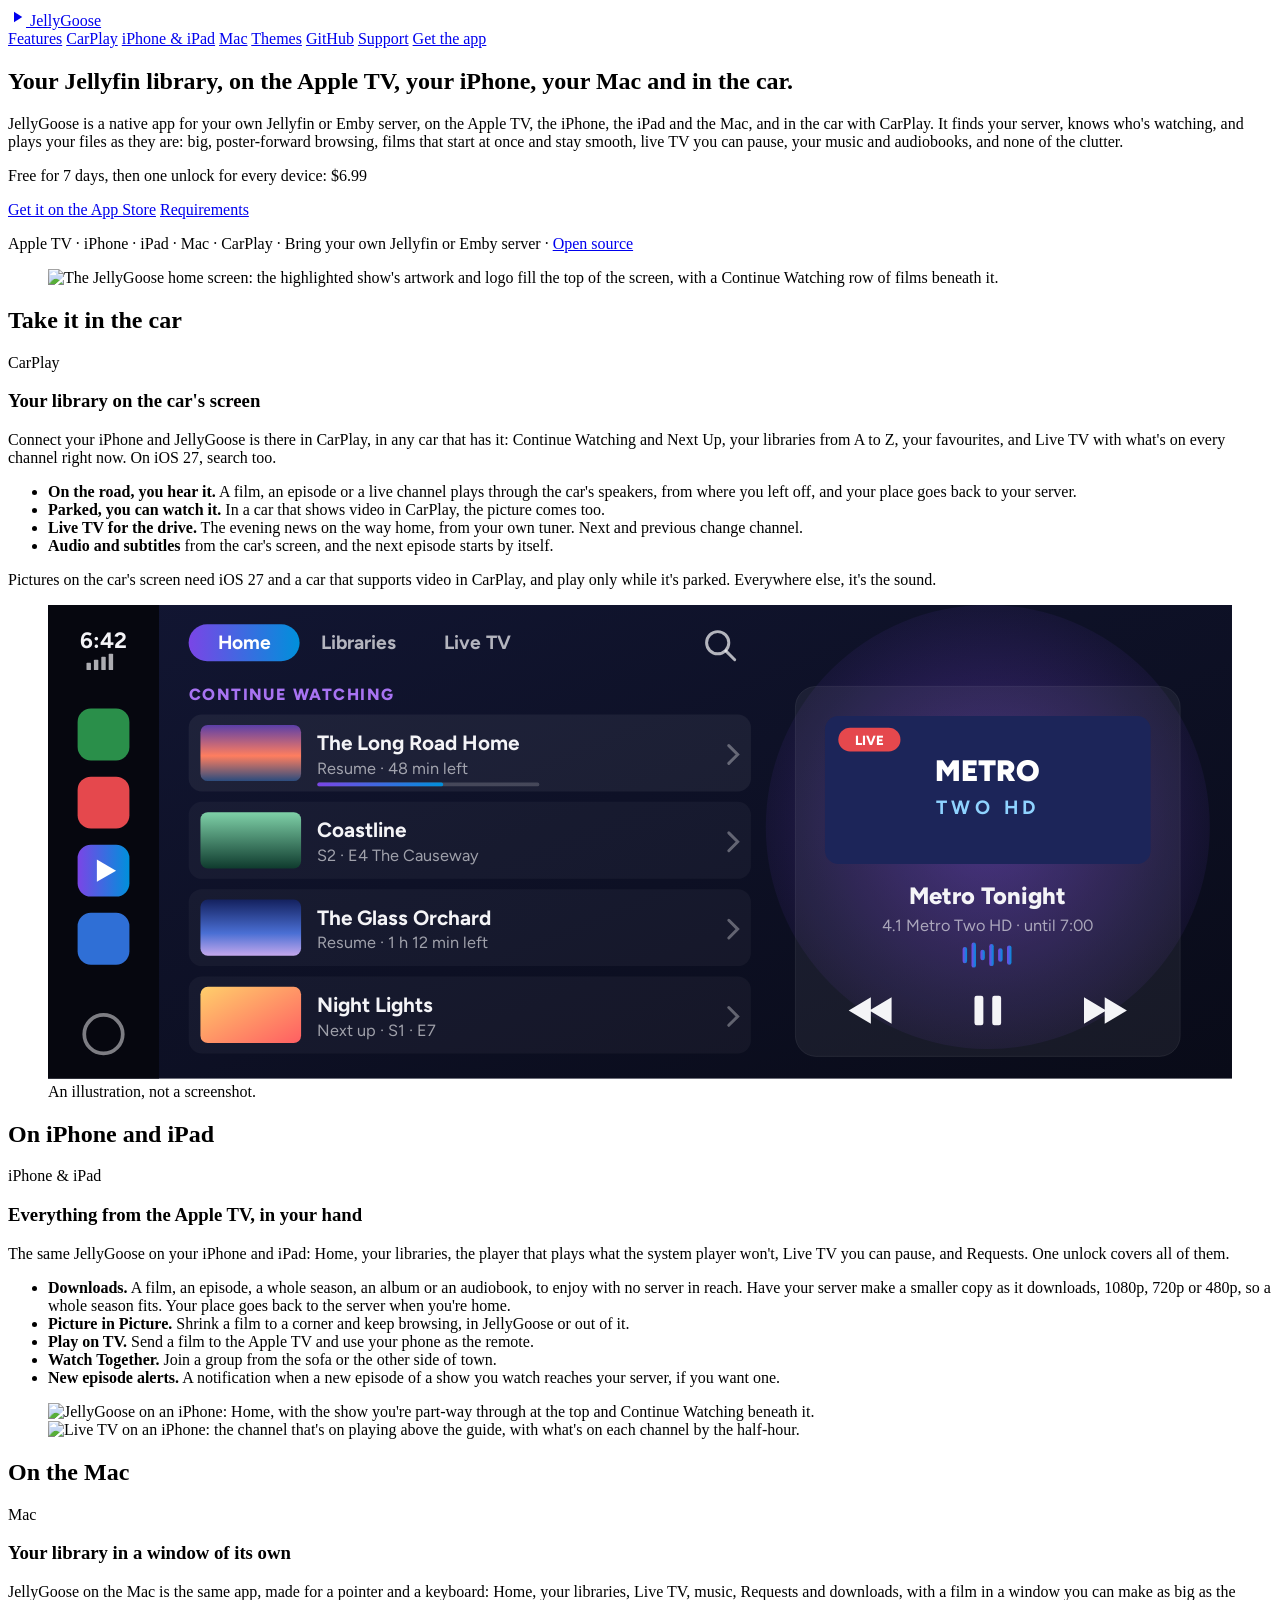
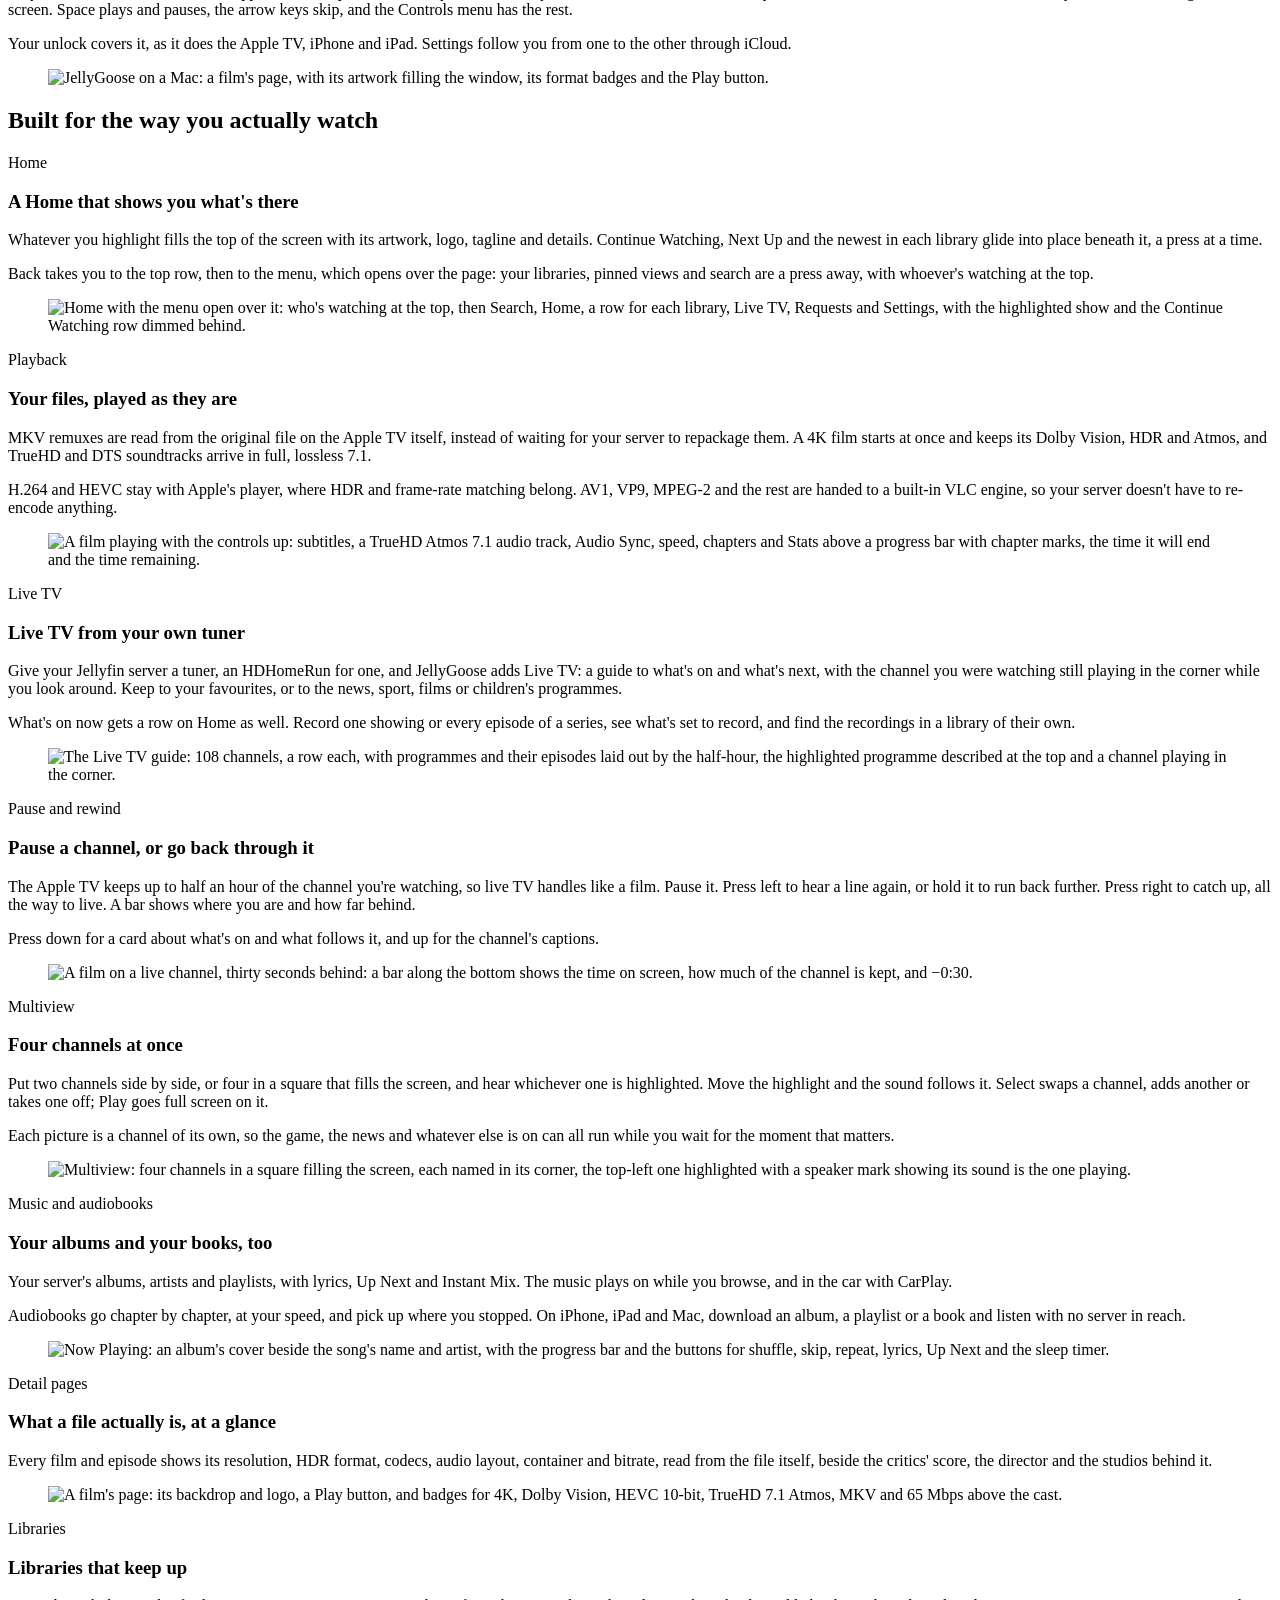
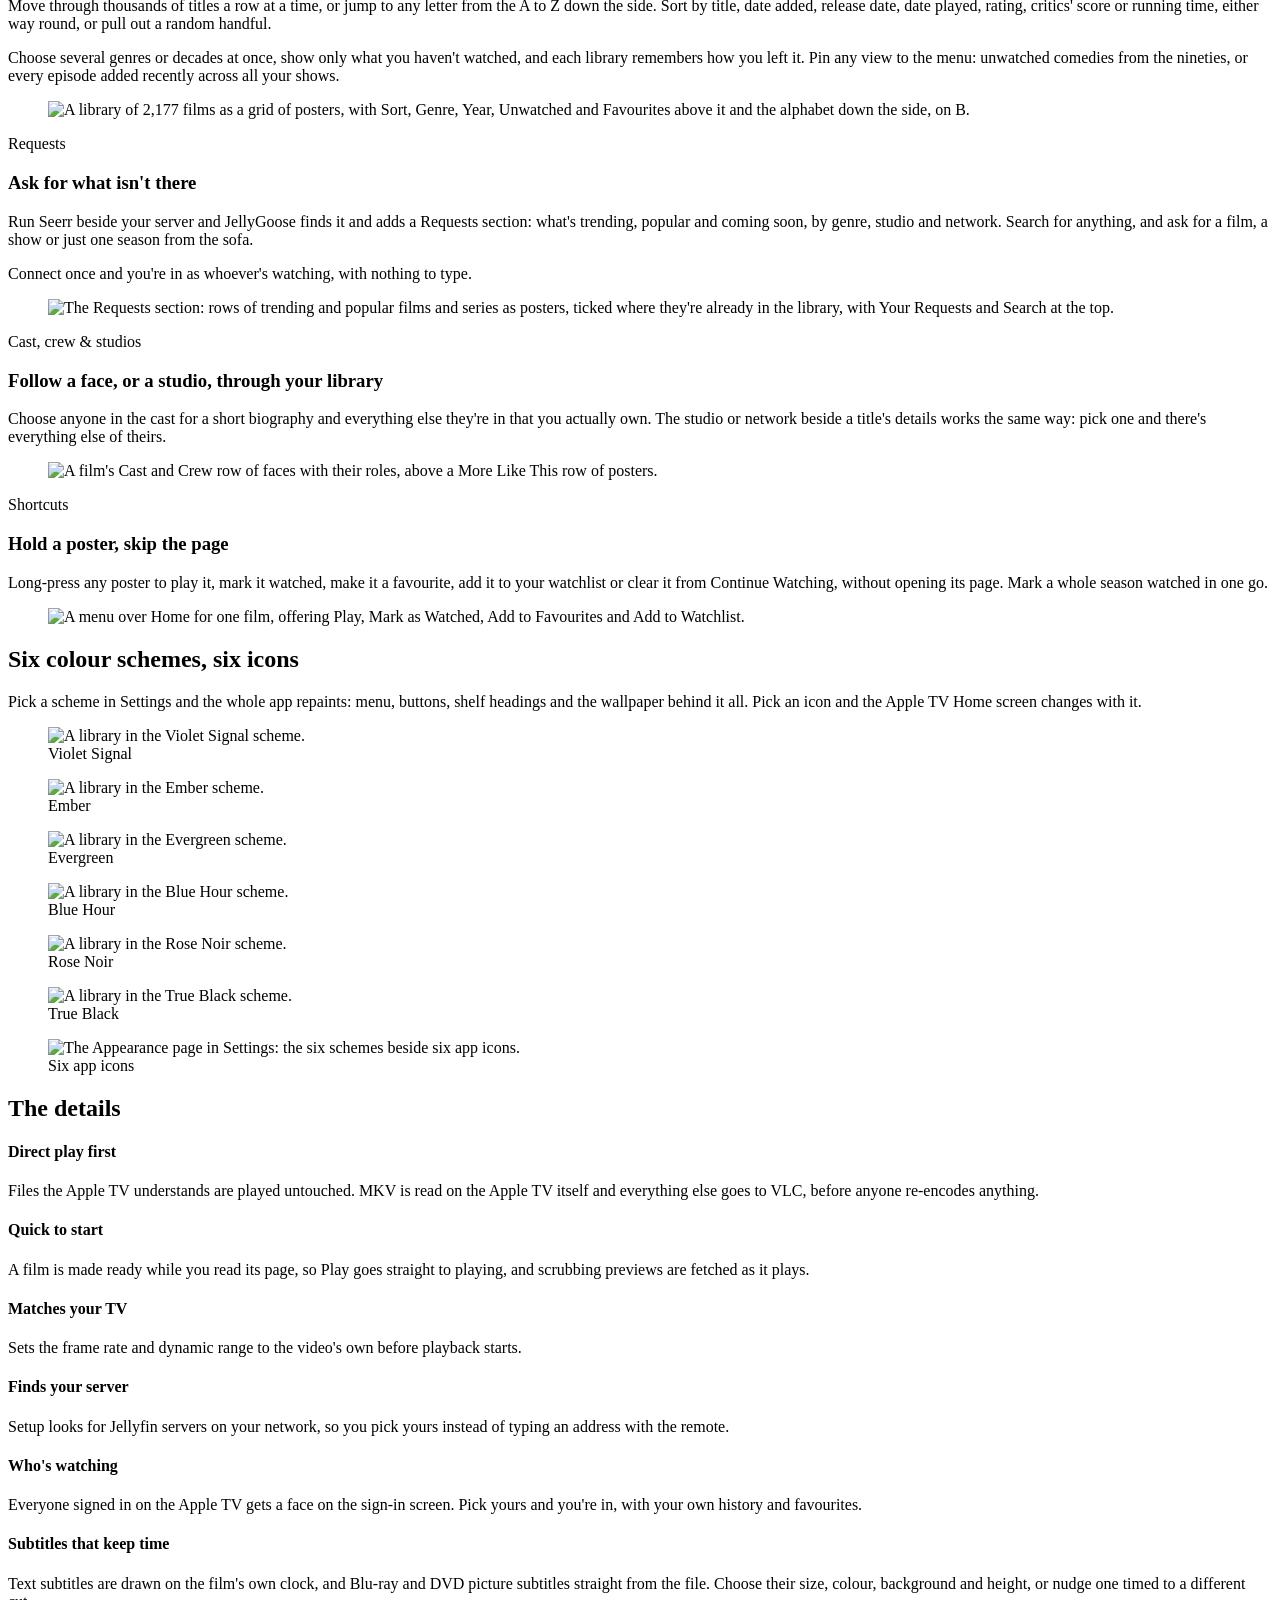
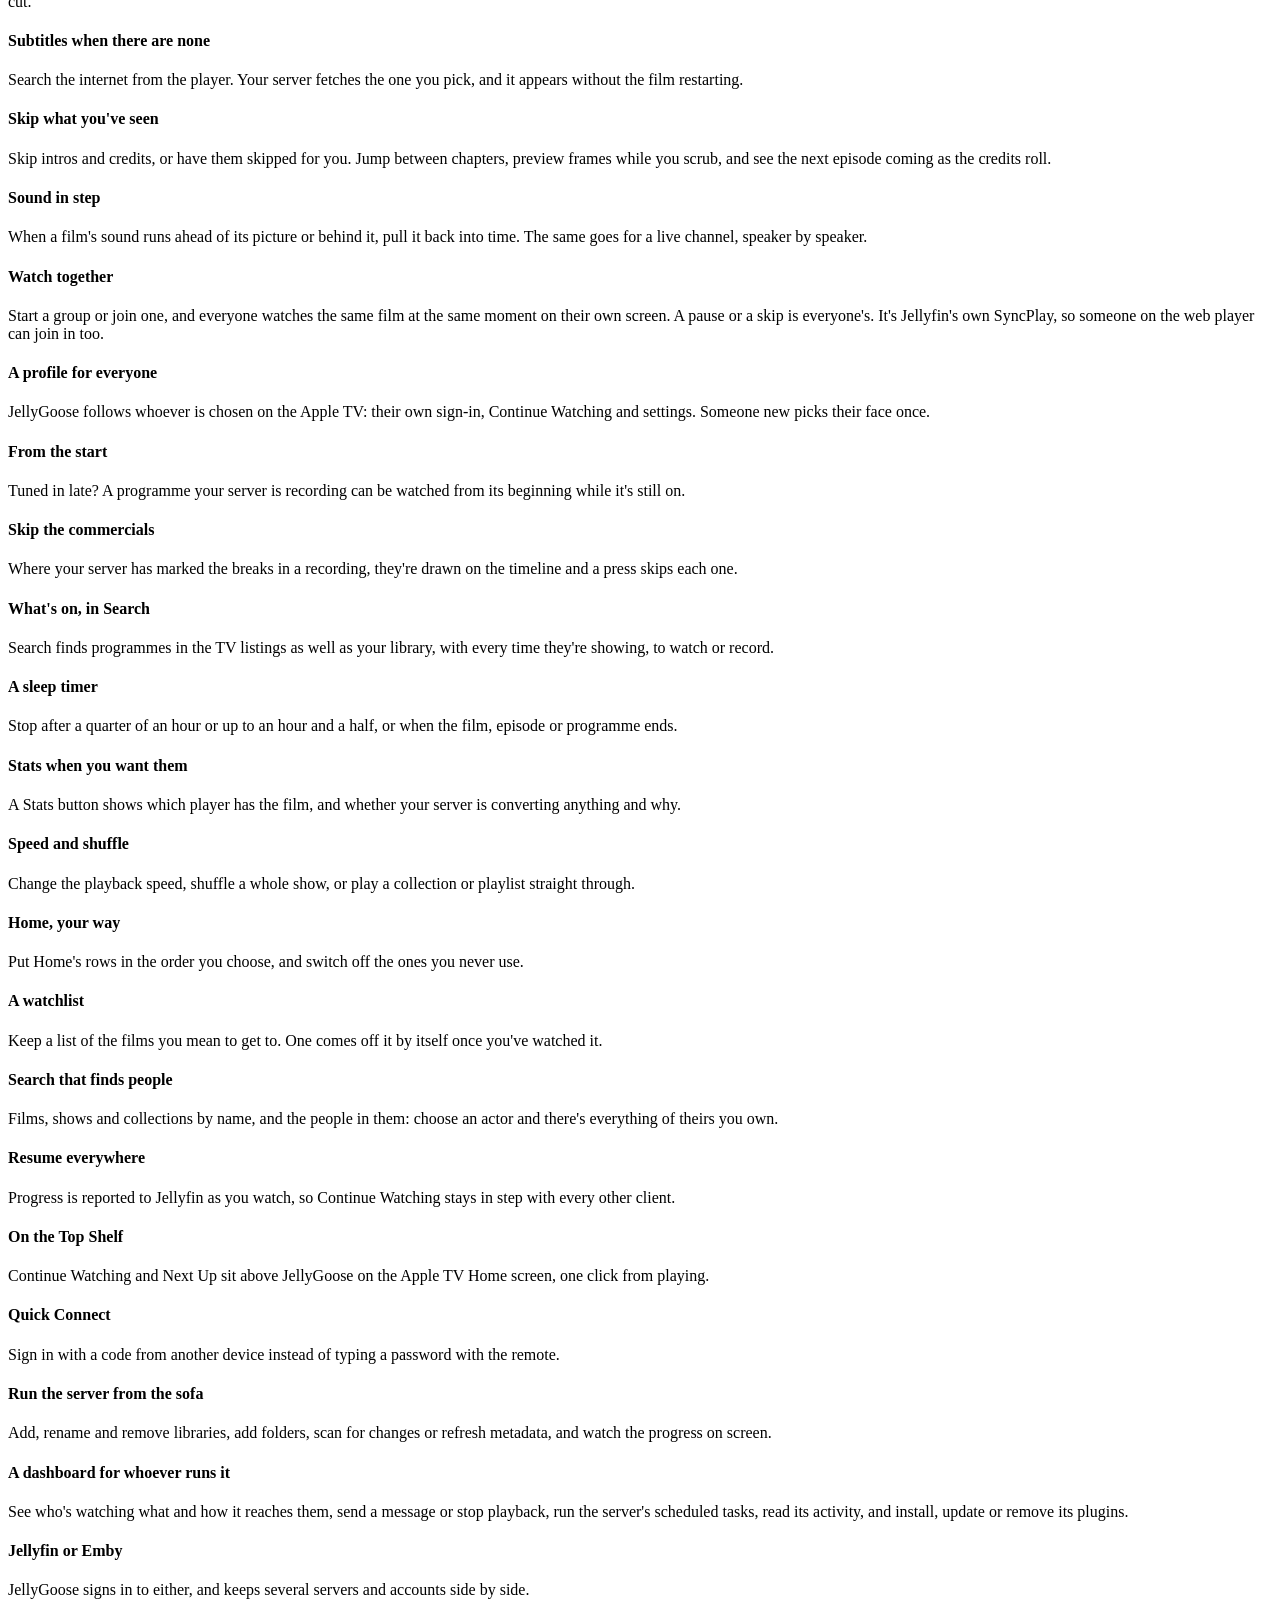
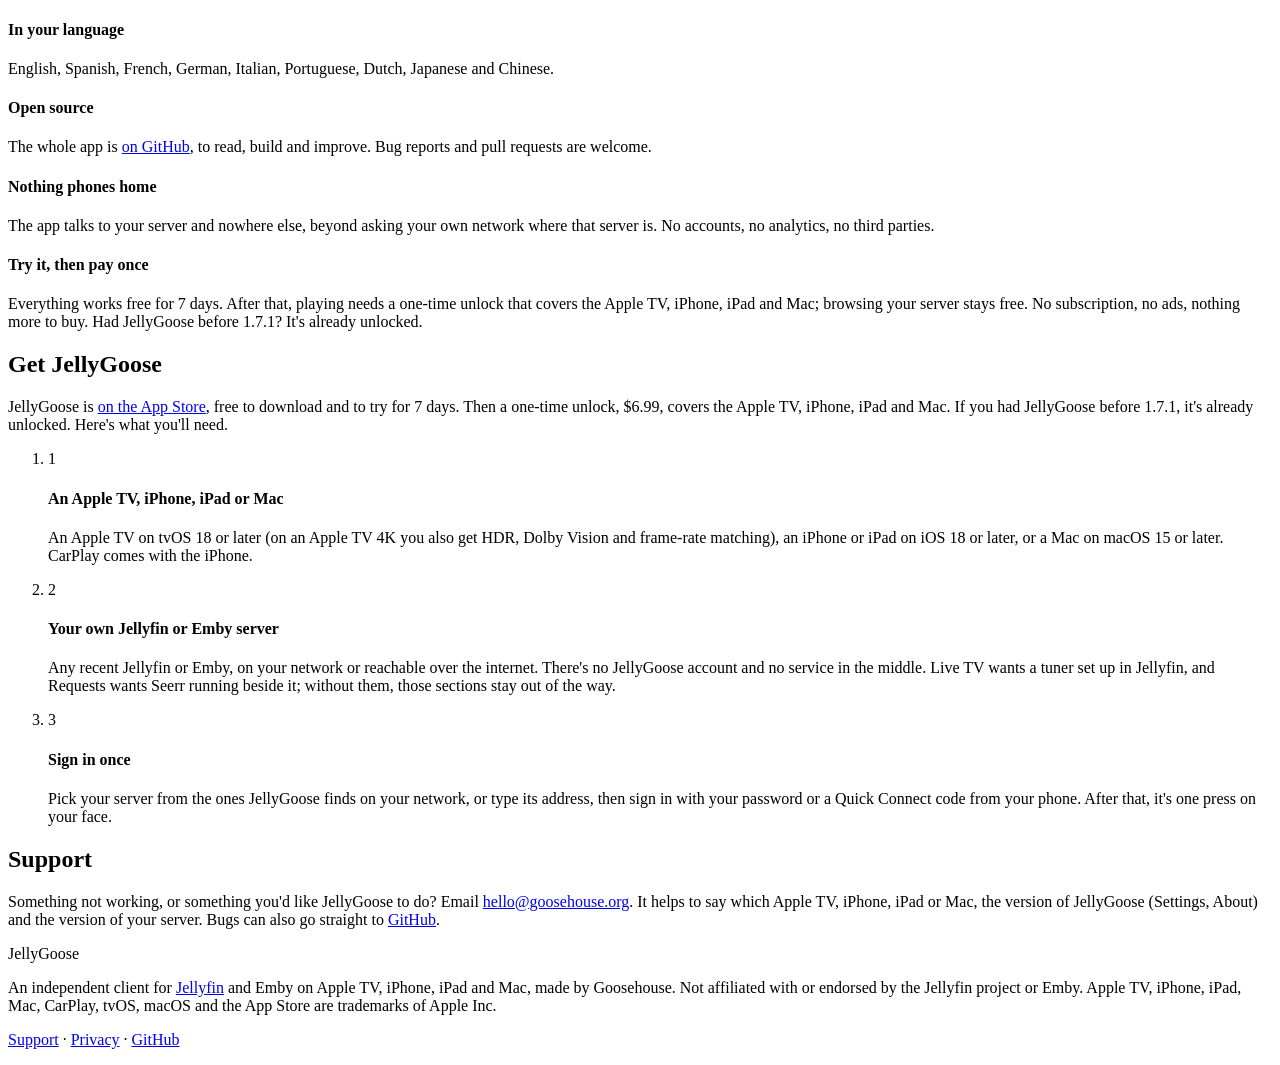
==== commit 3fa9fab5: "Site: the unlock is $6.99 (the launch price ended November 9) The banner and the Get JellyGoose sect" ====
--- a/site/public/index.html
+++ b/site/public/index.html
@@ -50,7 +50,7 @@
       films that start at once and stay smooth, live TV you can pause, your music and
       audiobooks, and none of the clutter.
     </p>
-    <p class="badge">Free for 7 days, then one unlock for every device: $4.99 until November&nbsp;9, then $6.99</p>
+    <p class="badge">Free for 7 days, then one unlock for every device: $6.99</p>
     <div class="cta">
       <a class="button" href="https://apps.apple.com/app/jellygoose/id6814667375">Get it on the App Store</a>
       <a class="button ghost" href="#get">Requirements</a>
@@ -445,7 +445,7 @@
 <section id="get" class="coming">
   <h2 class="section-title">Get JellyGoose</h2>
   <p class="section-lede">
-    JellyGoose is <a href="https://apps.apple.com/app/jellygoose/id6814667375">on the App Store</a>, free to download and to try for 7 days. Then a one-time unlock, $4.99 until November&nbsp;9 and $6.99 after, covers the Apple&nbsp;TV, iPhone, iPad and Mac. If you had JellyGoose before 1.7.1, it's already unlocked. Here's what you'll need.
+    JellyGoose is <a href="https://apps.apple.com/app/jellygoose/id6814667375">on the App Store</a>, free to download and to try for 7 days. Then a one-time unlock, $6.99, covers the Apple&nbsp;TV, iPhone, iPad and Mac. If you had JellyGoose before 1.7.1, it's already unlocked. Here's what you'll need.
   </p>
   <ol class="steps">
     <li><span class="step-n">1</span><div><h4>An Apple TV, iPhone, iPad or Mac</h4><p>An Apple&nbsp;TV on tvOS 18 or later (on an Apple&nbsp;TV 4K you also get HDR, Dolby Vision and frame-rate matching), an iPhone or iPad on iOS 18 or later, or a Mac on macOS 15 or later. CarPlay comes with the iPhone.</p></div></li>
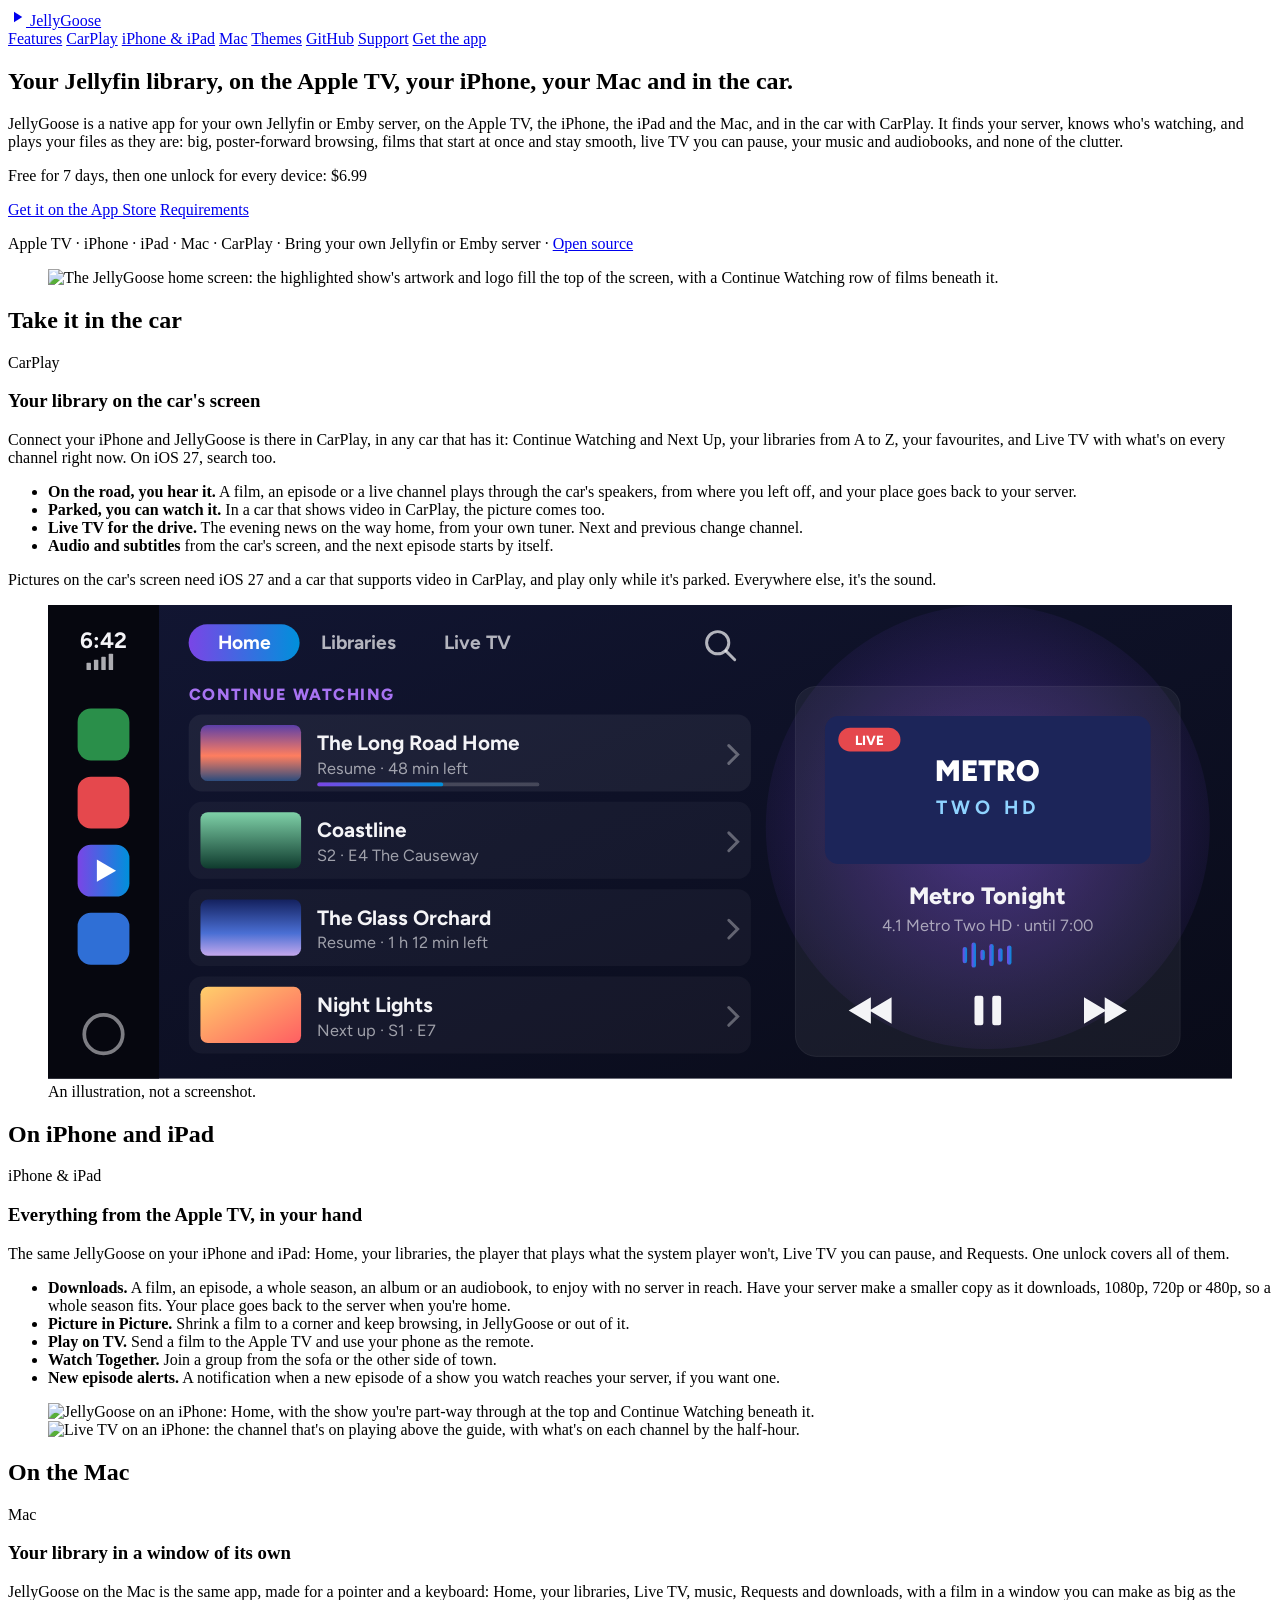
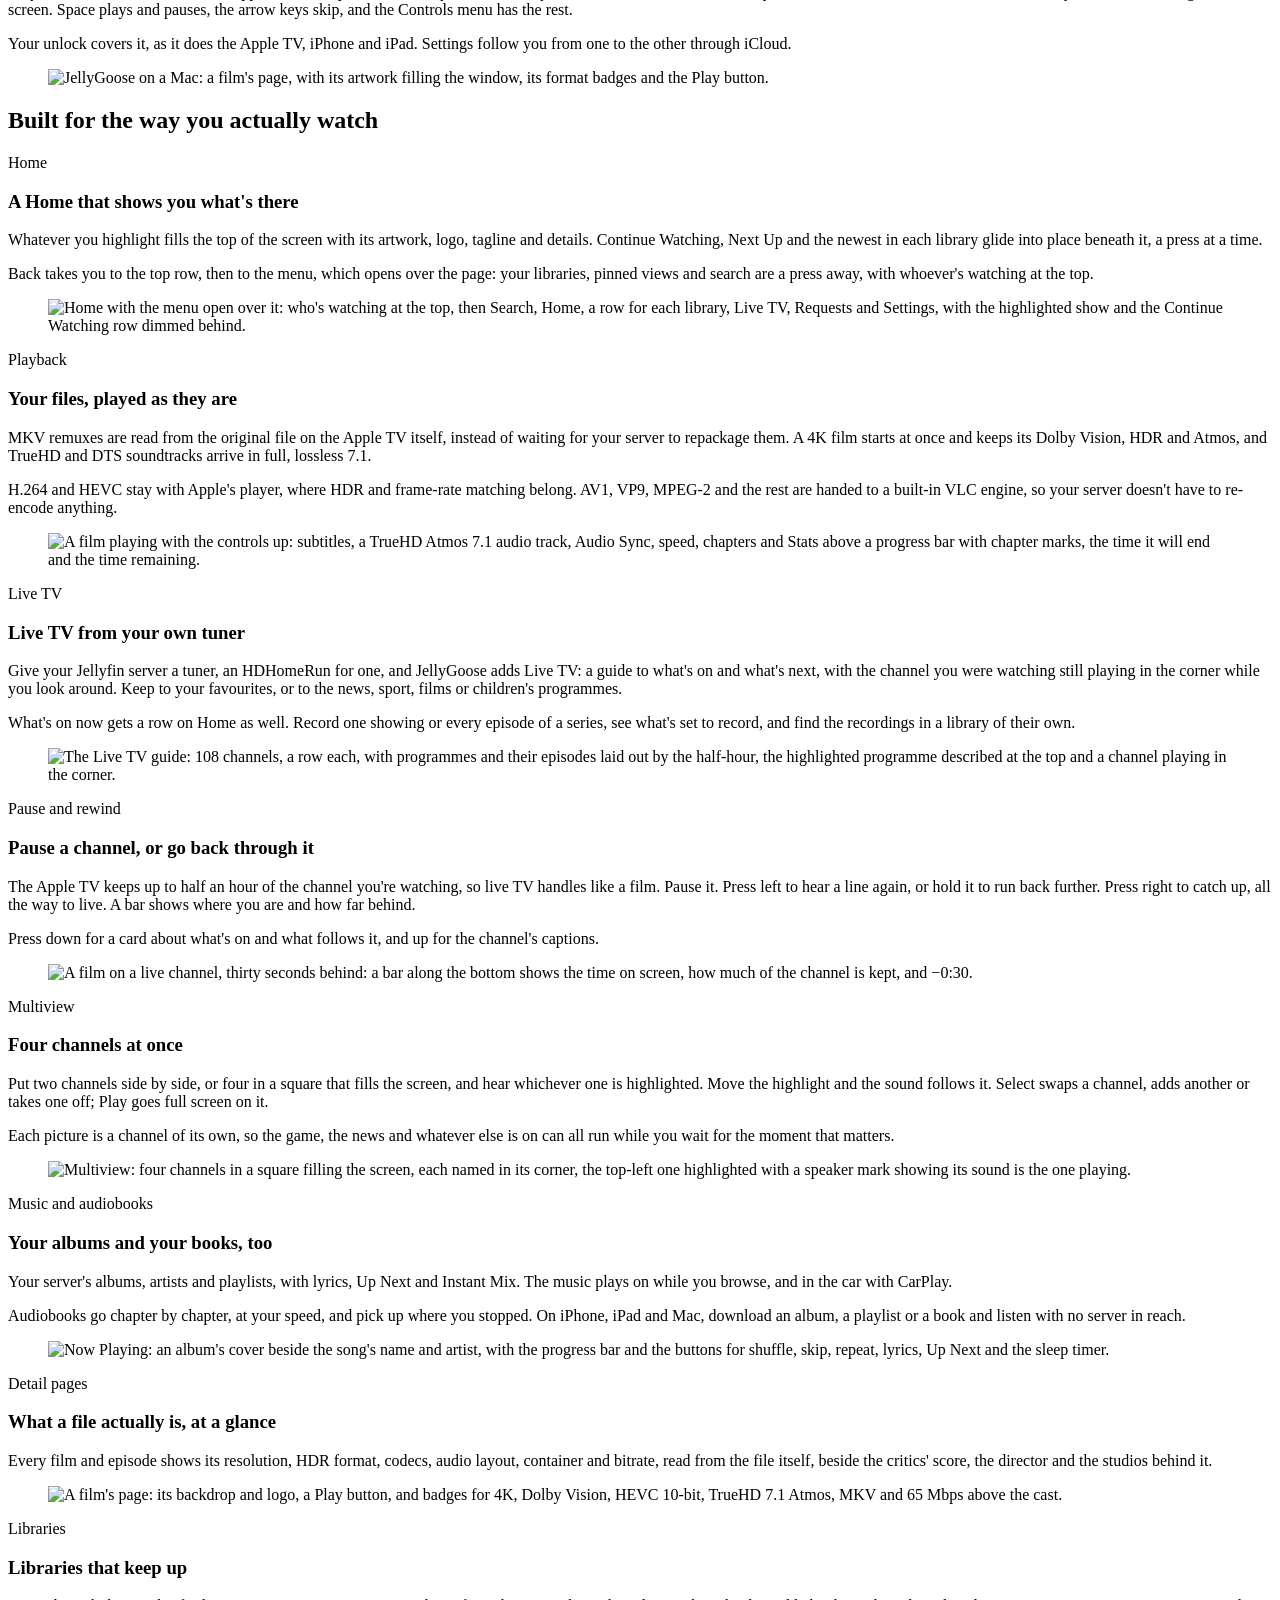
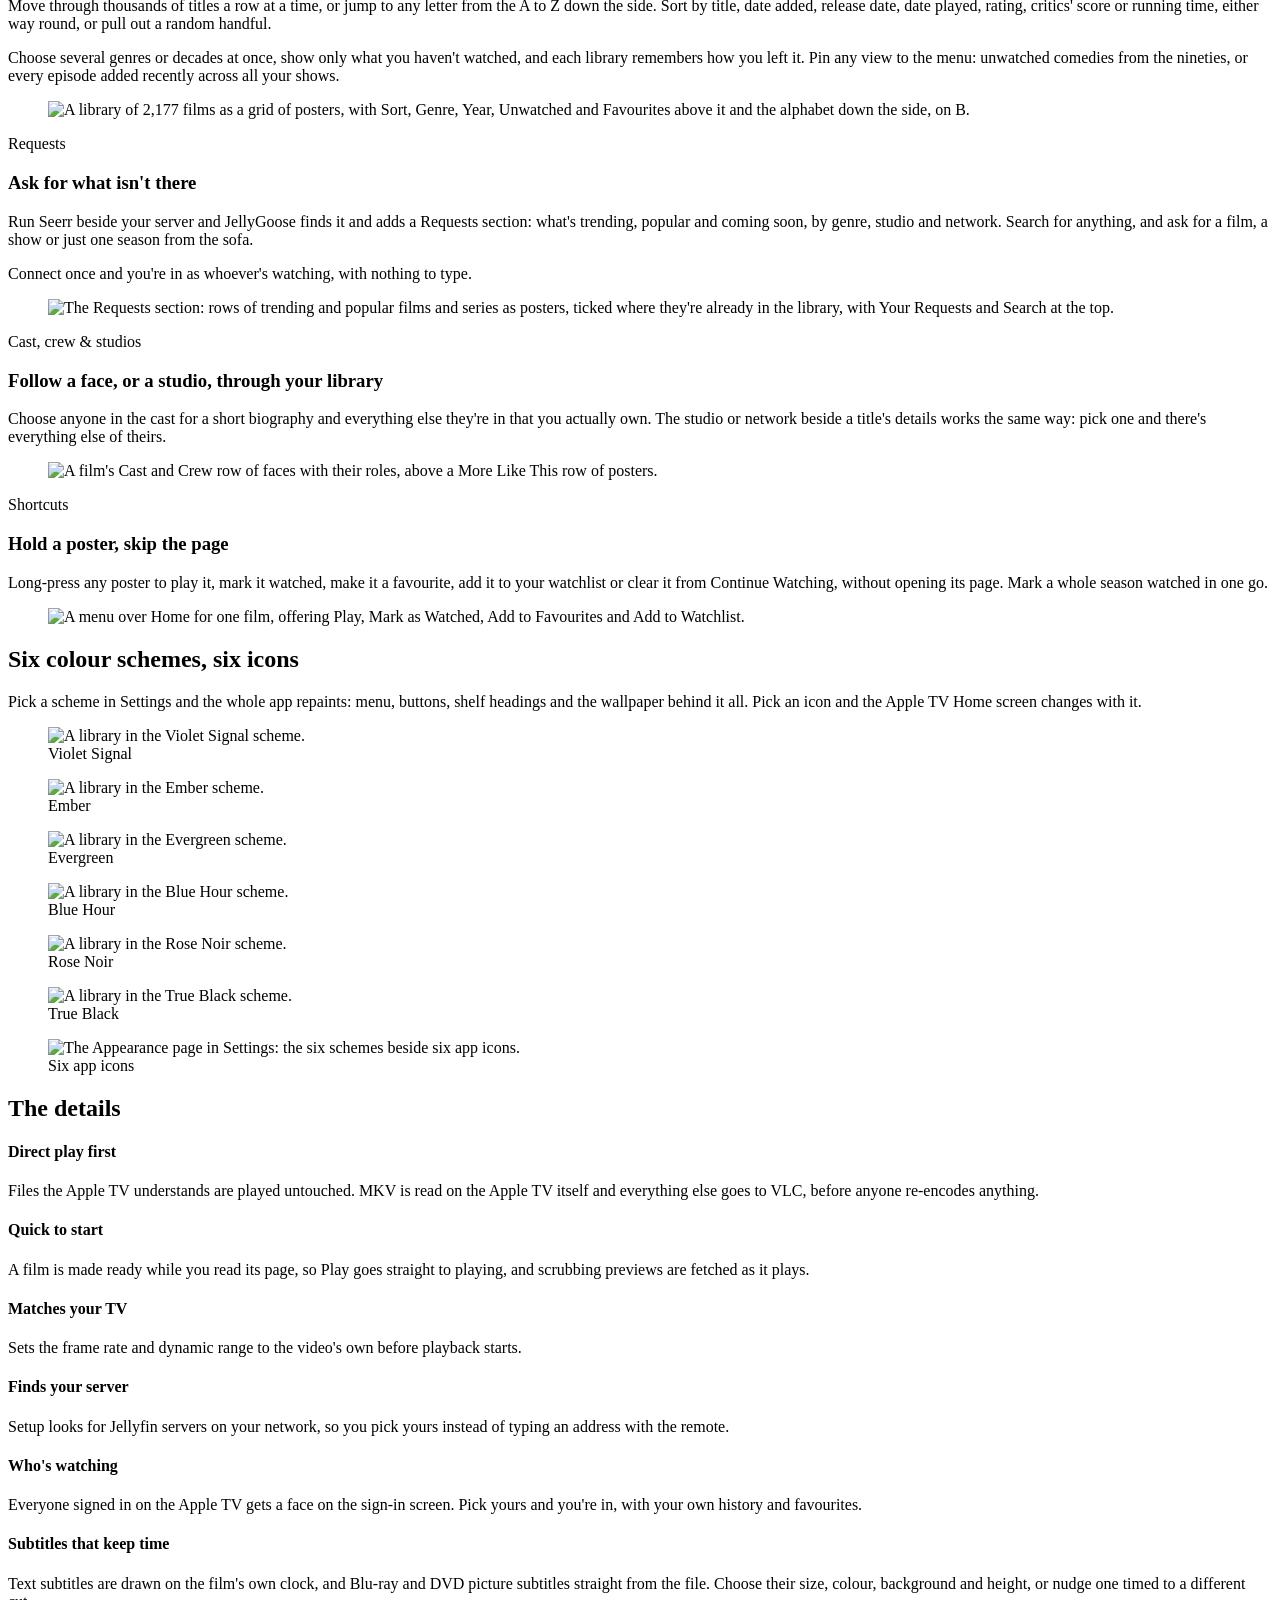
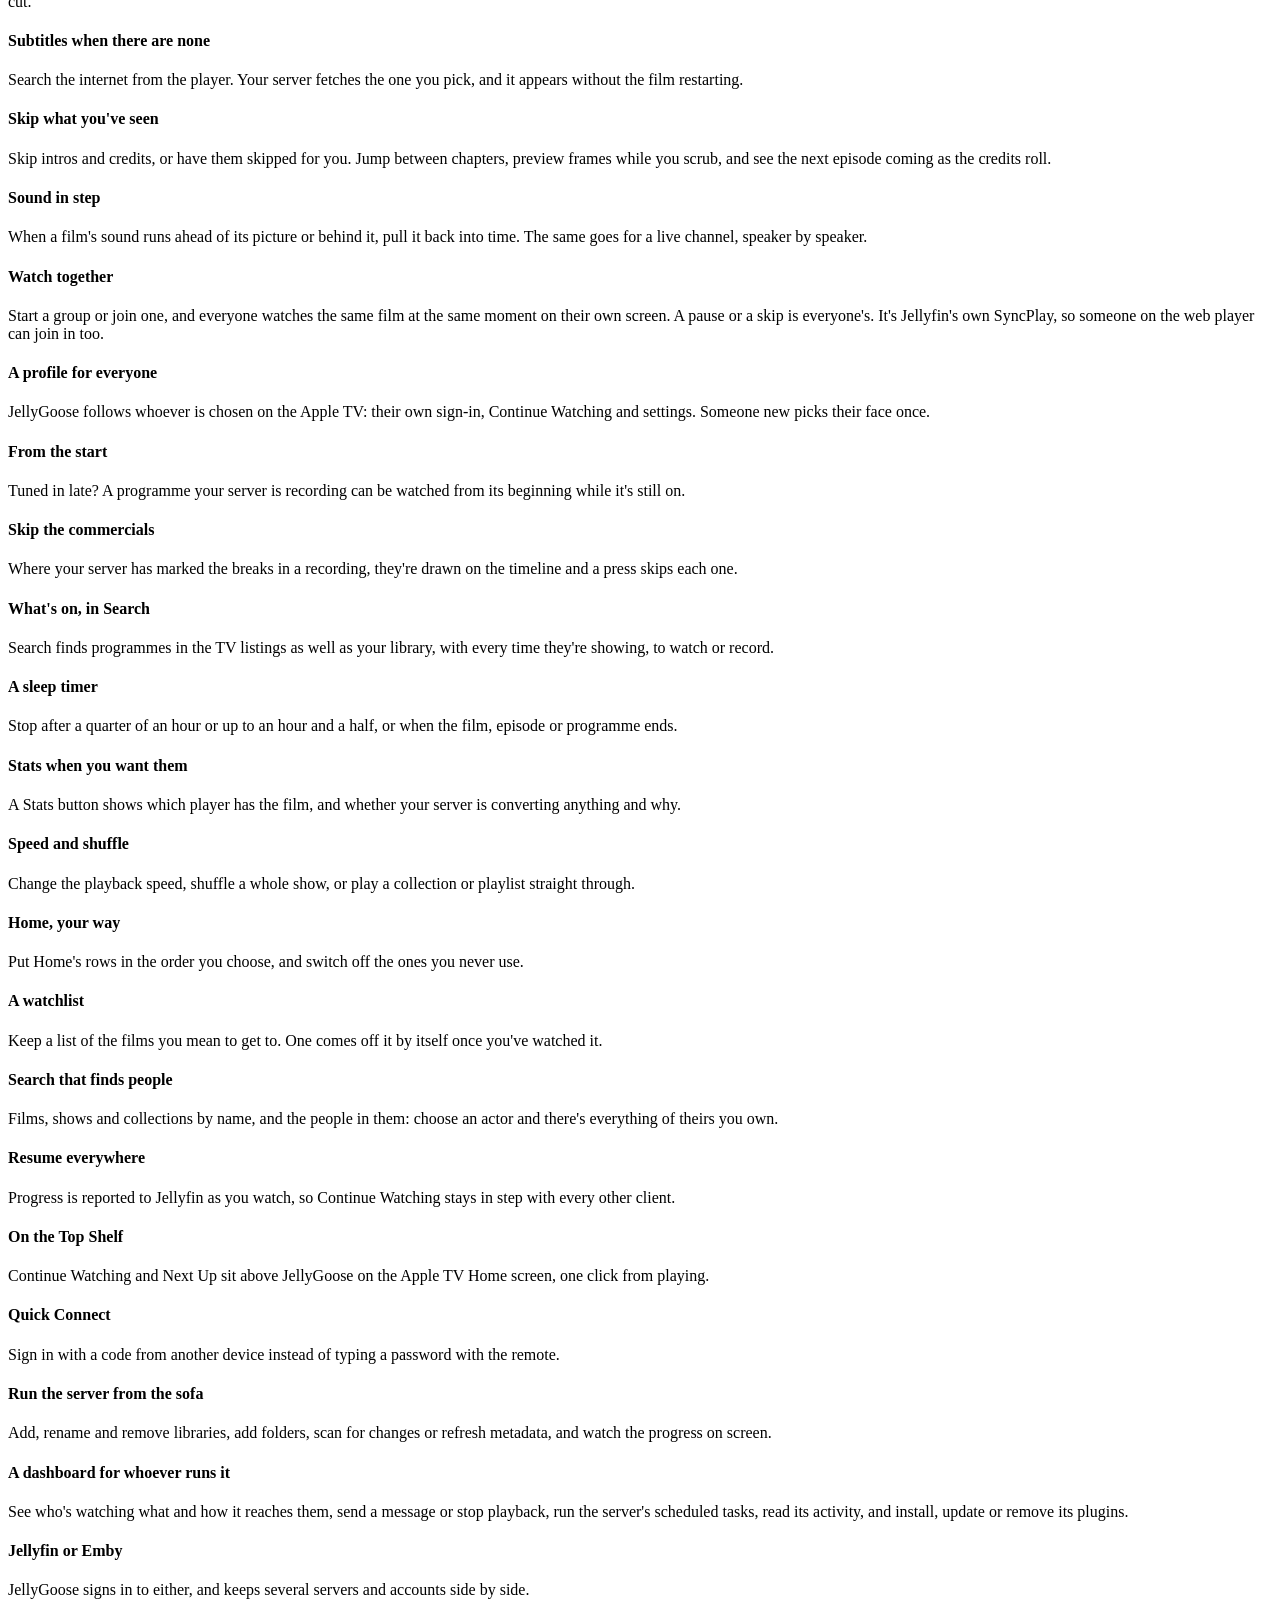
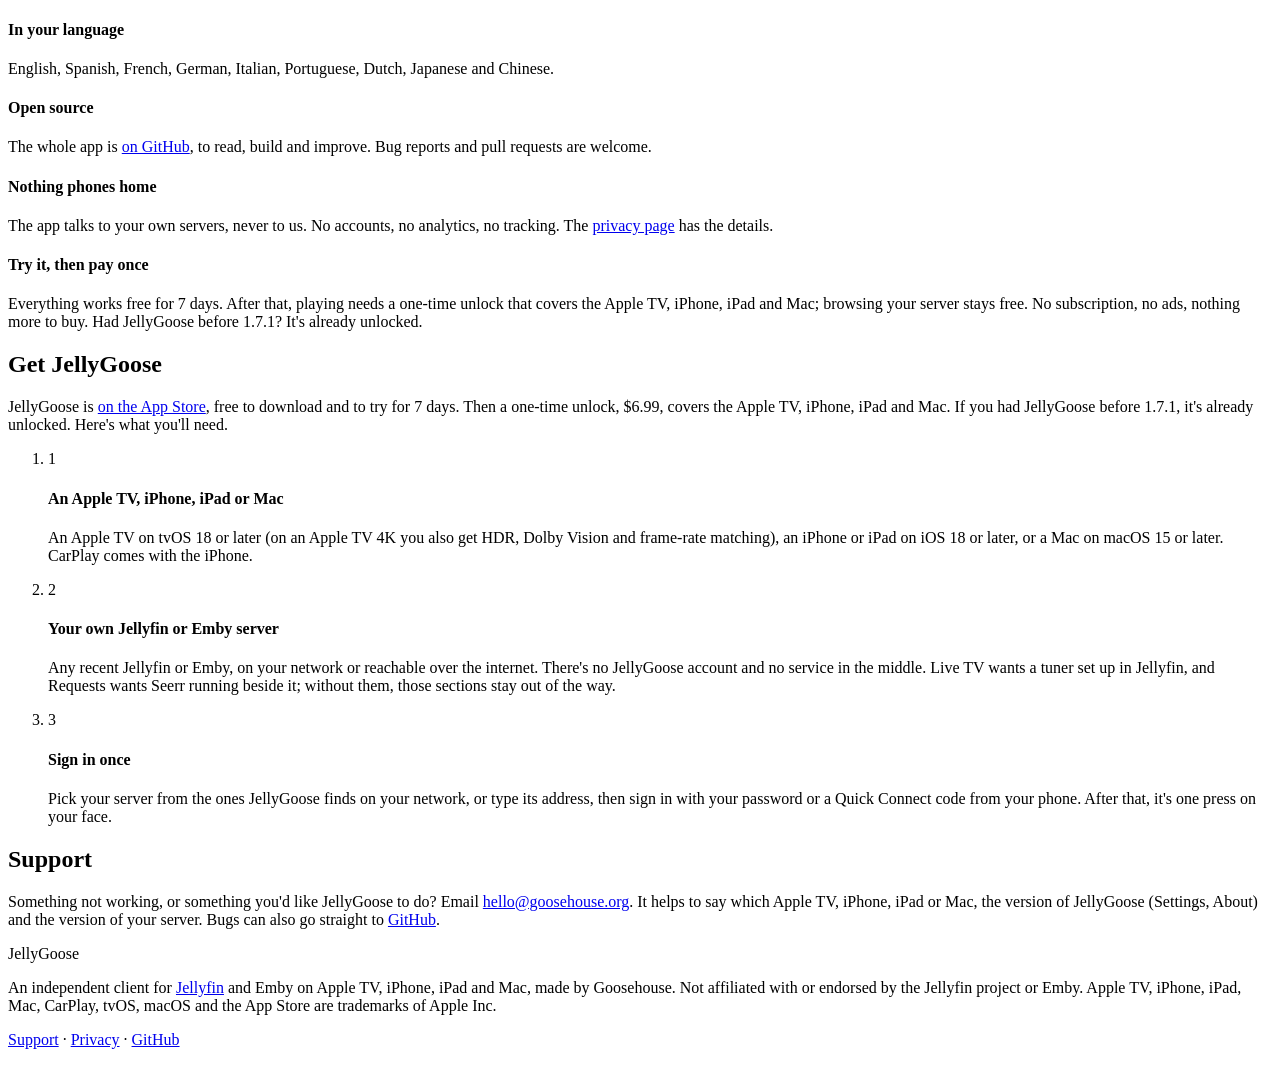
==== commit a9210066: "Privacy page, site and store copy: Requests' pictures can come from The Movie Database "Talks to you" ====
--- a/site/public/index.html
+++ b/site/public/index.html
@@ -437,7 +437,7 @@
     <div><h4>Jellyfin or Emby</h4><p>JellyGoose signs in to either, and keeps several servers and accounts side by side.</p></div>
     <div><h4>In your language</h4><p>English, Spanish, French, German, Italian, Portuguese, Dutch, Japanese and Chinese.</p></div>
     <div><h4>Open source</h4><p>The whole app is <a href="https://github.com/goosehouse-llc/jellygoose">on GitHub</a>, to read, build and improve. Bug reports and pull requests are welcome.</p></div>
-    <div><h4>Nothing phones home</h4><p>The app talks to your server and nowhere else, beyond asking your own network where that server is. No accounts, no analytics, no third parties.</p></div>
+    <div><h4>Nothing phones home</h4><p>The app talks to your own servers, never to us. No accounts, no analytics, no tracking. The <a href="/privacy">privacy page</a> has the details.</p></div>
     <div><h4>Try it, then pay once</h4><p>Everything works free for 7 days. After that, playing needs a one-time unlock that covers the Apple&nbsp;TV, iPhone, iPad and Mac; browsing your server stays free. No subscription, no ads, nothing more to buy. Had JellyGoose before 1.7.1? It's already unlocked.</p></div>
   </div>
 </section>
